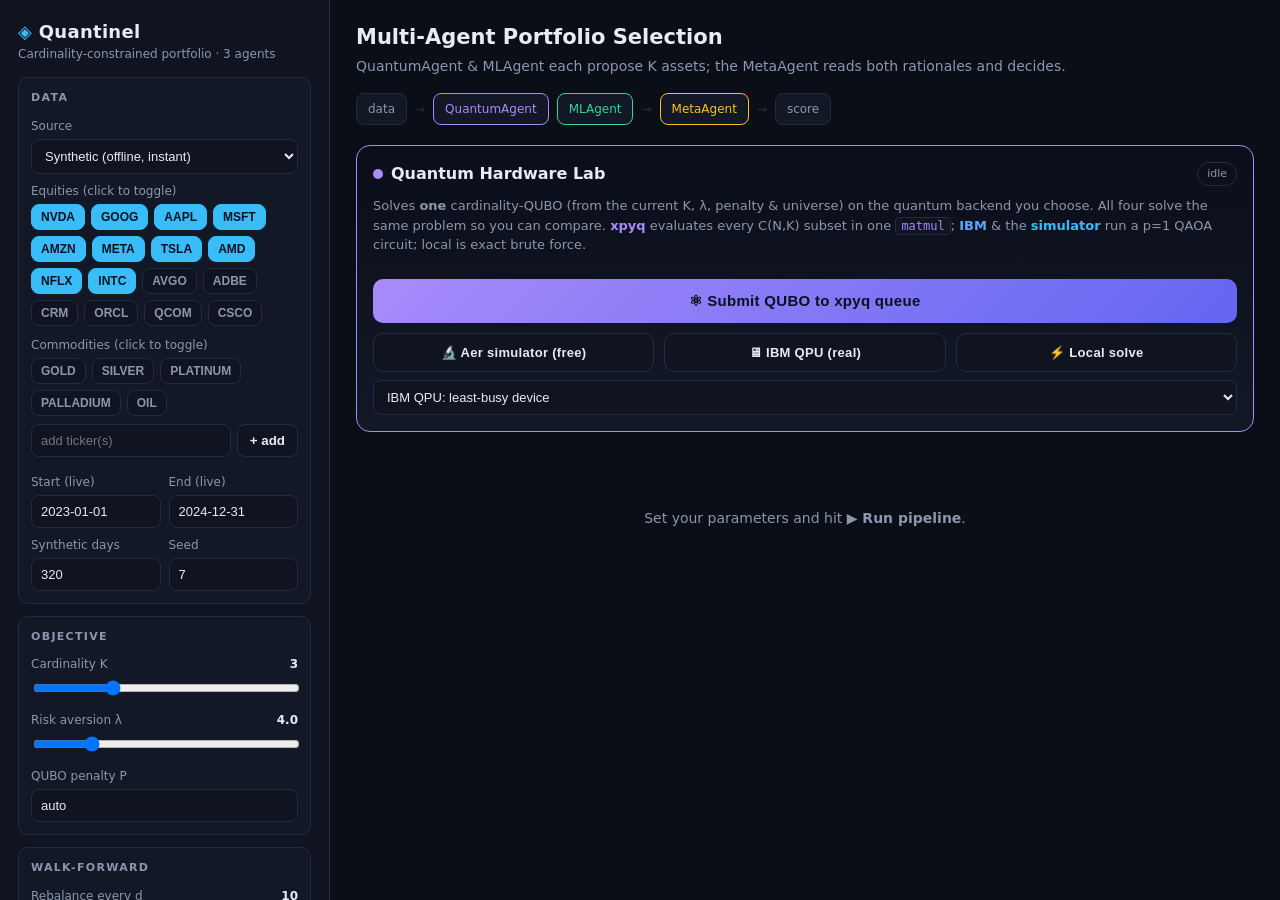
==== frontend/index.html @ f27adb76 "Added new assets and updated documentation." ====
<!doctype html>
<html lang="en">
<head>
<meta charset="utf-8"/>
<meta name="viewport" content="width=device-width, initial-scale=1"/>
<title>Quantinel — Multi-Agent Portfolio Selection</title>
<style>
  :root{
    --bg:#0a0e17; --panel:#121826; --panel2:#0f1420; --line:#222c40;
    --ink:#e6ecf5; --mut:#8b97ad; --quantum:#a78bfa; --ml:#34d399;
    --meta:#fbbf24; --accent:#38bdf8; --bad:#f87171; --good:#34d399;
    --ibm:#60a5fa;
  }
  *{box-sizing:border-box}
  body{margin:0;background:var(--bg);color:var(--ink);
    font:14px/1.5 ui-sans-serif,system-ui,-apple-system,Segoe UI,Roboto,sans-serif}
  a{color:var(--accent)}
  .wrap{display:grid;grid-template-columns:330px 1fr;min-height:100vh}
  /* ---- sidebar ---- */
  .side{background:var(--panel2);border-right:1px solid var(--line);
    padding:18px;position:sticky;top:0;height:100vh;overflow:auto}
  .brand{font-size:18px;font-weight:700;letter-spacing:.3px}
  .brand b{color:var(--accent)}
  .tag{color:var(--mut);font-size:12px;margin-bottom:14px}
  .grp{border:1px solid var(--line);border-radius:10px;padding:12px;margin:12px 0;
    background:var(--panel)}
  .grp h4{margin:0 0 10px;font-size:11px;letter-spacing:.12em;text-transform:uppercase;
    color:var(--mut)}
  label{display:block;font-size:12px;color:var(--mut);margin:8px 0 4px}
  input,select{width:100%;background:var(--panel2);border:1px solid var(--line);
    color:var(--ink);border-radius:8px;padding:8px 9px;font-size:13px}
  input[type=range]{padding:0}
  .row{display:grid;grid-template-columns:1fr 1fr;gap:8px}
  .chk{display:flex;align-items:center;gap:8px;margin:8px 0;color:var(--ink);font-size:13px}
  .chk input{width:auto}
  .val{float:right;color:var(--ink);font-weight:600}
  .run{width:100%;margin-top:14px;padding:13px;border:0;border-radius:10px;
    background:linear-gradient(135deg,var(--accent),#6366f1);color:#06121f;
    font-weight:800;font-size:15px;cursor:pointer;letter-spacing:.3px}
  .run:disabled{opacity:.45;cursor:not-allowed}
  .pills{display:flex;flex-wrap:wrap;gap:6px;margin-top:10px}
  .pill{font-size:11px;padding:3px 8px;border-radius:999px;border:1px solid var(--line);
    color:var(--mut)}
  .pill.on{color:#06121f;background:var(--good);border-color:var(--good);font-weight:700}
  .pill.off{color:var(--mut)}
  /* ticker buttons */
  .tkwrap{display:flex;flex-wrap:wrap;gap:6px;margin-top:4px}
  .tkbtn{padding:5px 9px;border-radius:8px;border:1px solid var(--line);background:var(--panel2);
    color:var(--mut);font-size:12px;font-weight:700;cursor:pointer}
  .tkbtn.on{background:var(--accent);border-color:var(--accent);color:#06121f}
  .addrow{display:grid;grid-template-columns:1fr auto;gap:6px;margin-top:8px}
  .addrow button{border:1px solid var(--line);background:var(--panel2);color:var(--ink);
    border-radius:8px;padding:0 12px;cursor:pointer;font-weight:700}
  /* ---- main ---- */
  .main{padding:22px 26px;max-width:1280px}
  h2{margin:0 0 2px}
  .sub{color:var(--mut);margin-bottom:16px}
  .flow{display:flex;align-items:center;gap:8px;flex-wrap:wrap;margin:8px 0 20px;
    color:var(--mut);font-size:12px}
  .node{padding:6px 11px;border:1px solid var(--line);border-radius:8px;background:var(--panel)}
  .node.q{border-color:var(--quantum);color:var(--quantum)}
  .node.m{border-color:var(--ml);color:var(--ml)}
  .node.x{border-color:var(--meta);color:var(--meta)}
  .arrow{color:var(--line)}
  .cards{display:grid;grid-template-columns:1fr 1fr;gap:16px}
  .card{background:var(--panel);border:1px solid var(--line);border-radius:14px;padding:16px}
  .card.full{grid-column:1/-1}
  .card.lab{border-color:var(--quantum);background:linear-gradient(180deg,#15102a22,var(--panel));
    margin-bottom:16px}
  code{background:var(--panel2);border:1px solid var(--line);border-radius:4px;
    padding:1px 5px;font-size:12px;color:var(--quantum)}
  .chead{display:flex;align-items:center;justify-content:space-between;margin-bottom:10px}
  .ctitle{font-size:16px;font-weight:700;display:flex;align-items:center;gap:8px}
  .dot{width:10px;height:10px;border-radius:50%}
  .q .dot{background:var(--quantum)} .ml .dot{background:var(--ml)} .x .dot{background:var(--meta)}
  .badge{font-size:11px;padding:3px 9px;border-radius:999px;border:1px solid var(--line);
    color:var(--mut)}
  .badge.live{color:#06121f;background:var(--accent);border-color:var(--accent);font-weight:700}
  .chips{display:flex;flex-wrap:wrap;gap:6px;margin:6px 0 12px}
  .chip{padding:4px 10px;border-radius:8px;font-size:13px;font-weight:700;
    background:var(--panel2);border:1px solid var(--line)}
  .q .chip{border-color:var(--quantum);color:var(--quantum)}
  .ml .chip{border-color:var(--ml);color:var(--ml)}
  .x .chip{border-color:var(--meta);color:var(--meta)}
  .gauge{display:flex;align-items:center;gap:10px}
  .ring{width:54px;height:54px;border-radius:50%;display:grid;place-items:center;
    font-weight:800;font-size:13px;flex:none}
  .lbl{font-size:11px;color:var(--mut);text-transform:uppercase;letter-spacing:.1em;
    margin:14px 0 6px}
  .reason{font-size:13px;margin:5px 0;color:var(--ink)}
  .reason b{color:var(--mut);font-weight:600}
  .rej{font-size:12.5px;color:var(--mut);margin:4px 0}
  .rej b{color:var(--bad)}
  .sigs{display:grid;grid-template-columns:1fr 1fr;gap:8px;margin-top:6px}
  .sig{background:var(--panel2);border:1px solid var(--line);border-radius:8px;padding:8px 10px}
  .sig .k{font-size:11px;color:var(--mut)} .sig .v{font-size:15px;font-weight:700}
  .cav{font-size:12px;color:var(--mut);margin:3px 0}
  .stat{display:grid;grid-template-columns:repeat(3,1fr);gap:12px;margin:6px 0 4px}
  .box{background:var(--panel2);border:1px solid var(--line);border-radius:12px;padding:14px;
    text-align:center}
  .box .v{font-size:24px;font-weight:800}
  .box .k{font-size:11px;color:var(--mut);text-transform:uppercase;letter-spacing:.1em}
  table{width:100%;border-collapse:collapse;font-size:12.5px;margin-top:8px}
  th,td{padding:7px 8px;text-align:left;border-bottom:1px solid var(--line)}
  th{color:var(--mut);font-weight:600;font-size:11px;text-transform:uppercase;letter-spacing:.08em}
  td.q{color:var(--quantum)} td.m{color:var(--ml)} td.x{color:var(--meta)}
  .bar{height:9px;border-radius:5px;background:var(--panel2);overflow:hidden}
  .bar>span{display:block;height:100%;transition:width .4s ease}
  .meta-grid{display:grid;grid-template-columns:1fr 1fr;gap:16px}
  .seen{background:var(--panel2);border:1px solid var(--line);border-radius:10px;padding:12px}
  .think{background:linear-gradient(135deg,#1a1305,#121826);border:1px solid var(--meta);
    border-radius:10px;padding:14px}
  .think .r{font-size:14px;line-height:1.6}
  pre{white-space:pre-wrap;word-break:break-word;font-size:11px;color:var(--mut);
    max-height:220px;overflow:auto;margin:6px 0 0}
  .heat{display:grid;gap:2px;margin-top:8px}
  .heat .cell{aspect-ratio:1;border-radius:3px}
  details summary{cursor:pointer;color:var(--mut);font-size:12px;margin-top:8px}
  .empty{color:var(--mut);text-align:center;padding:60px 0}
  .err{background:#2a1116;border:1px solid var(--bad);color:#fecaca;border-radius:10px;
    padding:12px;margin-bottom:14px}
  .spin{display:inline-block;width:14px;height:14px;border:2px solid #ffffff33;
    border-top-color:var(--accent);border-radius:50%;animation:s .7s linear infinite;vertical-align:-2px}
  @keyframes s{to{transform:rotate(360deg)}}
  /* lab action row + counts distribution */
  .labrow{display:flex;gap:10px;flex-wrap:wrap}
  .run.alt{margin-top:0;flex:1;min-width:150px;font-size:13px;padding:11px;
    background:var(--panel2);border:1px solid var(--line);color:var(--ink)}
  .run.alt:hover:not(:disabled){border-color:var(--accent)}
  .cdist{margin-top:8px;display:flex;flex-direction:column;gap:3px}
  .cdist .crow{display:flex;align-items:center;gap:8px;font-size:11px;color:var(--mut)}
  .cdist .cbar{flex:1}
  .mono{font-family:ui-monospace,Menlo,monospace}
  @media(max-width:1000px){.wrap{grid-template-columns:1fr}.side{position:static;height:auto}
    .cards,.meta-grid,.stat{grid-template-columns:1fr}}
</style>
</head>
<body>
<div class="wrap">
  <!-- ============ SIDEBAR ============ -->
  <aside class="side">
    <div class="brand"><b>◈</b> Quantinel</div>
    <div class="tag">Cardinality-constrained portfolio · 3 agents</div>

    <div class="grp">
      <h4>Data</h4>
      <label>Source</label>
      <select id="data_source">
        <option value="synthetic">Synthetic (offline, instant)</option>
        <option value="live">Live (yfinance)</option>
      </select>
      <label style="margin-bottom:2px">Equities <span style="color:var(--mut);font-weight:400">(click to toggle)</span></label>
      <div id="tk_btns" class="tkwrap"></div>
      <label style="margin-top:10px;margin-bottom:2px">Commodities <span style="color:var(--mut);font-weight:400">(click to toggle)</span></label>
      <div id="cm_btns" class="tkwrap"></div>
      <div class="addrow"><input id="tk_add" placeholder="add ticker(s)"/><button id="tk_addbtn">+ add</button></div>
      <div class="row" style="margin-top:8px">
        <div><label>Start (live)</label><input id="start" value="2023-01-01"/></div>
        <div><label>End (live)</label><input id="end" value="2024-12-31"/></div>
      </div>
      <div class="row">
        <div><label>Synthetic days</label><input id="days" type="number" value="320"/></div>
        <div><label>Seed</label><input id="seed" type="number" value="7"/></div>
      </div>
    </div>

    <div class="grp">
      <h4>Objective</h4>
      <label>Cardinality K <span class="val" id="Kv">3</span></label>
      <input id="K" type="range" min="1" max="8" value="3"/>
      <label>Risk aversion λ <span class="val" id="lamv">4.0</span></label>
      <input id="risk_aversion" type="range" min="0" max="20" step="0.5" value="4"/>
      <label>QUBO penalty P</label>
      <input id="penalty" value="auto" placeholder="auto or a number"/>
    </div>

    <div class="grp">
      <h4>Walk-forward</h4>
      <label>Rebalance every <span class="val" id="rebv">10</span> d</label>
      <input id="rebalance_every" type="range" min="1" max="30" value="10"/>
      <label>Lookback <span class="val" id="lbv">120</span> d</label>
      <input id="lookback" type="range" min="20" max="252" value="120"/>
      <label>Holding period <span class="val" id="hpv">5</span> d</label>
      <input id="holding" type="range" min="1" max="20" value="5"/>
    </div>

    <div class="grp">
      <h4>Quantum backend</h4>
      <div class="chk"><input id="use_xpyq" type="checkbox"/><span>Use xpyq in pipeline run</span></div>
      <label>Pipeline poll budget <span class="val" id="ptv">60</span>s</label>
      <input id="poll_timeout" type="range" min="10" max="180" value="60"/>
      <label>Live-queue round length <span class="val" id="qrv">20</span>s</label>
      <input id="queue_round" type="range" min="5" max="120" value="20"/>
      <label>Shots (simulator / IBM) <span class="val" id="shv">1024</span></label>
      <input id="shots" type="range" min="128" max="4096" step="128" value="1024"/>
      <div class="tag" style="margin:6px 0 0">Falls back: xpyq → local brute force.
        The Quantum Hardware Lab (right) lets you watch the queue and choose.</div>
    </div>

    <div class="grp">
      <h4>Meta backend</h4>
      <div class="chk"><input id="use_claude" type="checkbox"/><span>Use Claude (Anthropic)</span></div>
      <div class="chk"><input id="meta_det" type="checkbox"/><span>Force deterministic</span></div>
      <div class="tag" style="margin:6px 0 0">Falls back: Claude → OpenRouter → Sharpe rule</div>
    </div>

    <button class="run" id="run">▶ Run pipeline</button>
    <div class="pills" id="health"></div>
  </aside>

  <!-- ============ MAIN ============ -->
  <main class="main">
    <h2>Multi-Agent Portfolio Selection</h2>
    <div class="sub">QuantumAgent &amp; MLAgent each propose K assets; the MetaAgent reads both rationales and decides.</div>
    <div class="flow">
      <span class="node">data</span><span class="arrow">→</span>
      <span class="node q" id="f_q">QuantumAgent</span>
      <span class="node m" id="f_m">MLAgent</span>
      <span class="arrow">→</span>
      <span class="node x" id="f_x">MetaAgent</span>
      <span class="arrow">→</span><span class="node">score</span>
    </div>

    <!-- ===== Quantum Hardware Lab ===== -->
    <div class="card full lab" id="lab">
      <div class="chead">
        <div class="ctitle"><span class="dot" style="background:var(--quantum)"></span>Quantum Hardware Lab</div>
        <span class="badge" id="lab_badge">idle</span>
      </div>
      <div class="reason" style="color:var(--mut);margin-bottom:10px">
        Solves <b>one</b> cardinality-QUBO (from the current K, λ, penalty &amp; universe)
        on the quantum backend you choose. All four solve the same problem so you can
        compare. <b style="color:var(--quantum)">xpyq</b> evaluates every C(N,K) subset
        in one <code>matmul</code>; <b style="color:var(--ibm)">IBM</b> &amp; the
        <b style="color:var(--accent)">simulator</b> run a p=1 QAOA circuit; local is exact brute force.
      </div>

      <button class="run" id="lab_submit" style="background:linear-gradient(135deg,var(--quantum),#6366f1)">⚛ Submit QUBO to xpyq queue</button>
      <div class="labrow" style="margin-top:10px">
        <button class="run alt" id="lab_sim">🔬 Aer simulator (free)</button>
        <button class="run alt" id="lab_ibm">🖥 IBM QPU (real)</button>
        <button class="run alt" id="lab_local">⚡ Local solve</button>
      </div>
      <select id="ibm_device" style="margin-top:8px"><option value="">IBM QPU: least-busy device</option></select>

      <!-- xpyq queue visual -->
      <div id="lab_live" style="display:none;margin-top:14px">
        <div class="stat" style="grid-template-columns:repeat(4,1fr)">
          <div class="box"><div class="v" id="q_status" style="font-size:16px">—</div><div class="k">status</div></div>
          <div class="box"><div class="v" id="q_pos">—</div><div class="k">queue position</div></div>
          <div class="box"><div class="v" id="q_elapsed">0s</div><div class="k">elapsed</div></div>
          <div class="box"><div class="v" id="q_polls">0</div><div class="k">polls</div></div>
        </div>
        <div class="lbl">queue progress (advance from where you started)</div>
        <div class="bar" style="height:14px"><span id="q_bar" style="width:0%;background:linear-gradient(90deg,var(--quantum),var(--accent))"></span></div>
        <div id="lab_decide" style="display:none;margin-top:14px">
          <div class="reason" id="lab_decide_msg" style="margin-bottom:8px"></div>
          <div class="labrow">
            <button class="run" id="lab_keep" style="flex:1;background:linear-gradient(135deg,var(--quantum),#6366f1)">⏳ Keep waiting (<span id="qr_lbl">20</span>s)</button>
            <button class="run" id="lab_fallback" style="flex:1;background:linear-gradient(135deg,var(--ml),#0ea5e9)">⚡ Use local fallback</button>
          </div>
        </div>
        <div class="reason" id="lab_note" style="color:var(--mut);margin-top:10px"></div>
      </div>

      <!-- IBM job visual -->
      <div id="lab_ibmjob" style="display:none;margin-top:14px"></div>

      <!-- result (any backend) -->
      <div id="lab_result" style="display:none;margin-top:14px"></div>
    </div>

    <div id="out"><div class="empty">Set your parameters and hit <b>▶ Run pipeline</b>.</div></div>
  </main>
</div>

<script>
const $=id=>document.getElementById(id);
const fmt=(x,d=2)=>(x===null||x===undefined||isNaN(x))?"—":Number(x).toFixed(d);
const pct=x=>(x*100).toFixed(1)+"%";
const esc=s=>String(s).replace(/[&<>]/g,c=>({'&':'&amp;','<':'&lt;','>':'&gt;'}[c]));

// ---- slider readouts ----
const bind=(id,out,f=x=>x)=>{const e=$(id);const u=()=>$(out).textContent=f(e.value);e.addEventListener('input',u);u();};
bind('K','Kv');
bind('risk_aversion','lamv',v=>Number(v).toFixed(1));
bind('rebalance_every','rebv');
bind('lookback','lbv');
bind('holding','hpv');
bind('poll_timeout','ptv');
bind('queue_round','qrv');
bind('shots','shv');
$('queue_round').addEventListener('input',()=>$('qr_lbl').textContent=$('queue_round').value);
$('qr_lbl').textContent=$('queue_round').value;

// ---- ticker buttons ----
const EQUITIES=["NVDA","GOOG","AAPL","MSFT","AMZN","META","TSLA","AMD","NFLX","INTC","AVGO","ADBE","CRM","ORCL","QCOM","CSCO"];
const COMMODITIES=["GOLD","SILVER","PLATINUM","PALLADIUM","OIL"];
const UNIVERSE=[...EQUITIES,...COMMODITIES];
const DEFAULT_ON=new Set(EQUITIES.slice(0,10));
function addTickerBtn(t,on,group){
  const wrap=$(group||'tk_btns');
  const existing=[...wrap.children].find(b=>b.dataset.t===t);
  if(existing){if(on) existing.classList.add('on'); return;}
  const b=document.createElement('button');
  b.className='tkbtn'+(on?' on':''); b.dataset.t=t; b.textContent=t;
  b.onclick=()=>b.classList.toggle('on');
  wrap.appendChild(b);
}
EQUITIES.forEach(t=>addTickerBtn(t,DEFAULT_ON.has(t),'tk_btns'));
COMMODITIES.forEach(t=>addTickerBtn(t,false,'cm_btns'));
$('tk_addbtn').onclick=()=>{
  const v=$('tk_add').value.trim().toUpperCase();
  if(v) v.split(/[ ,]+/).filter(Boolean).forEach(t=>{
    const isCom=COMMODITIES.includes(t)||['GC=F','SI=F','PL=F','PA=F','CL=F'].includes(t);
    addTickerBtn(t,true,isCom?'cm_btns':'tk_btns');
  });
  $('tk_add').value='';
};
function selectedTickers(){
  const eq=[...document.querySelectorAll('#tk_btns .tkbtn.on')].map(b=>b.dataset.t);
  const cm=[...document.querySelectorAll('#cm_btns .tkbtn.on')].map(b=>b.dataset.t);
  const all=[...eq,...cm];
  return all.length?all.join(','):EQUITIES.slice(0,10).join(',');
}

// ---- collect params ----
function collectParams(){
  return {
    data_source:$('data_source').value, tickers:selectedTickers(),
    start:$('start').value, end:$('end').value,
    days:+$('days').value, seed:+$('seed').value, K:+$('K').value,
    risk_aversion:+$('risk_aversion').value, penalty:$('penalty').value,
    rebalance_every:+$('rebalance_every').value, lookback:+$('lookback').value,
    holding:+$('holding').value, use_xpyq:$('use_xpyq').checked,
    poll_timeout:+$('poll_timeout').value, use_claude:$('use_claude').checked,
    meta_mode:$('meta_det').checked?'deterministic':'auto',
    shots:+$('shots').value, ibm_backend:$('ibm_device').value||null,
  };
}

// ---- health ----
let HEALTH={};
async function health(){
  try{
    const h=await (await fetch('/api/health')).json();
    HEALTH=h;
    const p=[];
    p.push(`<span class="pill ${h.xpyq_credits!=null?'on':(h.xpyq_key_present?'':'off')}">xpyq ${h.xpyq_credits!=null?h.xpyq_credits+' cr':(h.xpyq_key_present?'key set':'no key')}</span>`);
    p.push(`<span class="pill ${h.ibm_token_present?'on':'off'}">IBM ${h.ibm_token_present?'BYOK':'off'}</span>`);
    p.push(`<span class="pill ${h.anthropic_key_present?'on':'off'}">Claude ${h.anthropic_key_present?'ready':'off'}</span>`);
    p.push(`<span class="pill ${h.openrouter_key_present?'on':'off'}">OpenRouter ${h.openrouter_key_present?'ready':'off'}</span>`);
    $('health').innerHTML=p.join('');
    $('lab_ibm').disabled=!h.ibm_token_present;
  }catch(e){$('health').innerHTML='<span class="pill off">health unavailable</span>';}
}
health();

// ===================== dashboard render (/api/run) ===========================
function gauge(v,color){
  const deg=Math.max(0,Math.min(1,v))*360;
  return `<div class="ring" style="background:conic-gradient(${color} ${deg}deg,#1d2536 0)">
    <div style="width:40px;height:40px;border-radius:50%;background:var(--panel);display:grid;place-items:center">${(v*100).toFixed(0)}</div></div>`;
}

function agentCard(cls,name,p,extra){
  const chips=p.selected.map(t=>`<span class="chip">${esc(t)}</span>`).join('');
  const per=Object.entries(p.rationale.per_ticker).map(([t,r])=>`<div class="reason"><b>${esc(t)}</b> — ${esc(r)}</div>`).join('')||'<div class="cav">—</div>';
  const rej=p.rationale.rejected.map(r=>`<div class="rej"><b>${esc(r[0])}</b> · ${esc(r[1])}</div>`).join('')||'<div class="cav">—</div>';
  const sigs=Object.entries(p.rationale.key_signals).map(([k,v])=>`<div class="sig"><div class="k">${esc(k)}</div><div class="v">${fmt(v,4)}</div></div>`).join('');
  const cav=p.rationale.caveats.map(c=>`<div class="cav">⚠ ${esc(c)}</div>`).join('');
  const col=getComputedStyle(document.body).getPropertyValue(cls==='q'?'--quantum':'--ml');
  return `<div class="card ${cls}">
    <div class="chead"><div class="ctitle"><span class="dot"></span>${name}</div>
      <span class="badge live">${esc(p.backend||'—')}</span></div>
    <div class="gauge">${gauge(p.confidence,col)}<div><div class="lbl" style="margin:0">confidence</div>
      <div style="font-size:13px;color:var(--mut)">${esc(p.rationale.summary)}</div></div></div>
    <div class="lbl">selected basket</div><div class="chips">${chips}</div>
    <div class="lbl">per-ticker reasoning</div>${per}
    <div class="lbl">rejected runners-up</div>${rej}
    <div class="lbl">key signals</div><div class="sigs">${sigs}</div>
    <div class="lbl">caveats</div>${cav}
    ${extra||''}</div>`;
}

function heat(Q){
  if(!Q) return '';
  const flat=Q.flat(); const mx=Math.max(...flat.map(Math.abs))||1; const n=Q.length;
  const cells=Q.map(row=>row.map(v=>{
    const t=v/mx; const c=t>=0?`rgba(167,139,250,${Math.abs(t)})`:`rgba(248,113,113,${Math.abs(t)})`;
    return `<div class="cell" style="background:${c}" title="${fmt(v,3)}"></div>`;
  }).join('')).join('');
  return `<details open><summary>QUBO matrix Q (${n}×${n}) — violet +, red −</summary>
    <div class="heat" style="grid-template-columns:repeat(${n},1fr);max-width:${n*26}px">${cells}</div></details>`;
}

function mlFeatures(features,selected){
  if(!features||!Object.keys(features).length) return '';
  const rows=Object.entries(features).map(([t,f])=>{
    const sel=selected.includes(t);
    return `<tr style="${sel?'color:var(--ml);font-weight:700':''}"><td>${esc(t)}${sel?' ✓':''}</td>
      <td style="text-align:right">${pct(f.momentum_20)}</td><td style="text-align:right">${pct(f.vol_20)}</td>
      <td style="text-align:right">${fmt(f.beta_to_equal_weight,2)}</td><td style="text-align:right">${pct(f.max_drawdown_60)}</td>
      <td style="text-align:right">${fmt(f.pred_sharpe,2)}</td></tr>`;
  }).join('');
  return `<details><summary>ML feature table (per ticker)</summary>
    <table><thead><tr><th>ticker</th><th>mom20</th><th>vol20</th><th>beta</th><th>maxDD60</th><th>predSharpe</th></tr></thead>
    <tbody>${rows}</tbody></table></details>`;
}

function metaPanel(m){
  const seen=Object.entries(m.inputs_seen.proposals).map(([k,v])=>
    `<div class="reason"><b>${esc(k)}</b> → ${v.selected.map(esc).join(', ')} <span style="color:var(--mut)">(conf ${fmt(v.confidence)})</span></div>`).join('');
  const ctx=m.inputs_seen.context;
  const bw=m.blend_weights?`<div class="lbl">blend weights</div>`+Object.entries(m.blend_weights).map(([k,v])=>`<div class="reason"><b>${esc(k)}</b> ${pct(v)}</div>`).join(''):'';
  return `<div class="card full x">
    <div class="chead"><div class="ctitle"><span class="dot"></span>MetaAgent</div>
      <span class="badge ${m.fell_back?'':'live'}">${esc(m.backend)}${m.fell_back?' · fell back':''}</span></div>
    <div class="meta-grid">
      <div class="seen"><div class="lbl" style="margin-top:0">what it sees</div>${seen}
        <div class="reason" style="margin-top:8px"><b>regime</b> ${esc(ctx.vol_regime)} · <b>20d univ. return</b> ${pct(ctx.recent_universe_return)}</div>
        <div class="lbl">decision</div>
        <div class="reason">picks <b style="color:var(--meta)">${esc(m.method)}</b> → ${m.selected.map(esc).join(', ')}</div>${bw}
      </div>
      <div class="think"><div class="lbl" style="margin-top:0;color:var(--meta)">what it thinks</div>
        <div class="r">${esc(m.reasoning||'(no reasoning returned)')}</div>
        <details><summary>raw audit trail (inputs_seen)</summary><pre>${esc(JSON.stringify(m.inputs_seen,null,2))}</pre></details>
      </div>
    </div></div>`;
}

function perfPanel(r,hist,sum){
  const meta=r.meta;
  const boxes=`<div class="stat">
    <div class="box"><div class="v" style="color:var(--meta)">${pct(meta.return)}</div><div class="k">realized return</div></div>
    <div class="box"><div class="v">${pct(meta.vol)}</div><div class="k">volatility (ann.)</div></div>
    <div class="box"><div class="v" style="color:${meta.sharpe>=0?'var(--good)':'var(--bad)'}">${fmt(meta.sharpe)}</div><div class="k">sharpe (ann.)</div></div>
  </div>`;
  const mx=Math.max(1,...hist.map(h=>Math.abs(h.sharpe_meta)));
  const rows=hist.map(h=>{
    const w=Math.abs(h.sharpe_meta)/mx*100; const col=h.sharpe_meta>=0?'var(--good)':'var(--bad)';
    return `<tr><td>${h.date}</td><td class="q">${h.quantum.join(',')}</td>
      <td class="m">${h.ml.join(',')}</td><td class="x">${h.meta_method}</td>
      <td>${h.fell_back?'yes':'no'}</td>
      <td style="min-width:120px"><div class="bar"><span style="width:${w}%;background:${col}"></span></div></td>
      <td style="text-align:right;color:${col}">${fmt(h.sharpe_meta)}</td></tr>`;
  }).join('');
  const shares=Object.entries(sum.shares).map(([k,v])=>`<b>${esc(k)}</b> ${v.toFixed(0)}%`).join(' · ');
  return `<div class="card full">
    <div class="ctitle" style="margin-bottom:8px">Realized performance — MetaAgent choice</div>${boxes}
    <table><thead><tr><th>rebalance</th><th>quantum</th><th>ml</th><th>meta</th><th>fell back</th><th>realized sharpe</th><th></th></tr></thead>
      <tbody>${rows}</tbody></table>
    <div class="reason" style="margin-top:10px">Driven by → ${shares} &nbsp;·&nbsp; cumulative mean Sharpe <b style="color:var(--meta)">${fmt(sum.cumulative_sharpe)}</b></div>
  </div>`;
}

function universePanel(u){
  const mx=Math.max(...u.map(a=>Math.abs(a.exp_return)))||1;
  const rows=u.map(a=>{
    const w=Math.abs(a.exp_return)/mx*100; const col=a.exp_return>=0?'var(--ml)':'var(--bad)';
    const tags=[
      a.in_quantum?'<span class="badge" style="border-color:var(--quantum);color:var(--quantum)">Q</span>':'',
      a.in_ml?'<span class="badge" style="border-color:var(--ml);color:var(--ml)">ML</span>':'',
      a.in_meta?'<span class="badge" style="border-color:var(--meta);color:var(--meta)">META</span>':'',
    ].join(' ');
    const cls=a.asset_class||'equity';
    const clsBadge=cls==='commodity'
      ?'<span class="badge" style="border-color:#fbbf24;color:#fbbf24">CMD</span>'
      :'<span class="badge" style="border-color:var(--mut);color:var(--mut)">EQ</span>';
    return `<tr><td><b>${esc(a.ticker)}</b> ${clsBadge}</td>
      <td style="min-width:140px"><div class="bar"><span style="width:${w}%;background:${col}"></span></div></td>
      <td style="text-align:right">${pct(a.exp_return)}</td>
      <td style="text-align:right;color:var(--mut)">${pct(a.vol)}</td><td>${tags}</td></tr>`;
  }).join('');
  return `<div class="card full">
    <div class="ctitle" style="margin-bottom:6px">Universe snapshot (final rebalance)</div>
    <table><thead><tr><th>ticker</th><th>expected return (ann.)</th><th></th><th style="text-align:right">vol</th><th>selected by</th></tr></thead>
      <tbody>${rows}</tbody></table></div>`;
}

function render(d){
  const out=$('out');
  const qExtra=`<div class="lbl">QUBO penalty P</div><div class="reason">${fmt(d.proposals.quantum.penalty,4)}</div>`+heat(d.qubo);
  const mlExtra=mlFeatures(d.proposals.ml.features,d.proposals.ml.selected);
  out.innerHTML=
    `<div class="reason" style="margin-bottom:14px;color:var(--mut)">
       ${d.data.source} data &middot; ${d.data.rows} rows &middot; ${d.data.n_assets} assets
       ${d.data.n_equities!=null?`(${d.data.n_equities} eq &middot; ${d.data.n_commodities} cmd)`:''} &middot;
       ${d.data.rebalances} rebalances &middot; as of <b>${d.data.as_of}</b></div>
     <div class="cards">
       ${agentCard('q','QuantumAgent',d.proposals.quantum,qExtra)}
       ${agentCard('ml','MLAgent',d.proposals.ml,mlExtra)}
     </div>
     <div style="height:16px"></div>${metaPanel(d.meta)}
     <div style="height:16px"></div>${perfPanel(d.realized,d.history,d.summary)}
     <div style="height:16px"></div>${universePanel(d.universe)}`;
}

$('run').addEventListener('click',async()=>{
  const btn=$('run'); btn.disabled=true; const old=btn.innerHTML;
  btn.innerHTML='<span class="spin"></span> running…';
  const t0=performance.now();
  try{
    const res=await fetch('/api/run',{method:'POST',headers:{'Content-Type':'application/json'},body:JSON.stringify(collectParams())});
    const d=await res.json();
    if(!res.ok||d.error){throw new Error(d.error||('HTTP '+res.status));}
    render(d);
    $('out').insertAdjacentHTML('afterbegin',`<div class="reason" style="color:var(--mut)">completed in ${(performance.now()-t0).toFixed(0)} ms</div>`);
  }catch(e){
    $('out').innerHTML=`<div class="err">Run failed: ${esc(e.message)}</div>`+$('out').innerHTML;
  }finally{ btn.disabled=false; btn.innerHTML=old; }
});

// ===================== shared quantum result renderer =========================
function countsDist(top){
  if(!top||!top.length) return '';
  const mx=Math.max(...top.map(c=>c.n))||1;
  const rows=top.map(c=>`<div class="crow"><span class="mono">${esc(c.bits)}</span>
    <span class="cbar"><span class="bar"><span style="width:${(c.n/mx*100).toFixed(0)}%;background:var(--quantum)"></span></span></span>
    <span>${c.n}</span></div>`).join('');
  return `<div class="lbl">measurement distribution (top bitstrings)</div><div class="cdist">${rows}</div>`;
}

function quantumResult(source,res,color){
  const chips=res.selected.map(t=>`<span class="chip">${esc(t)}</span>`).join('');
  const ru=res.runner_up?`<div class="rej">runner-up: ${res.runner_up.map(esc).join(', ')}${res.energy_gap!=null?` · ΔE=${fmt(res.energy_gap,4)}`:''}</div>`:'';
  const meta=[
    ['backend',res.backend],['shots',res.shots],['outcomes',res.n_outcomes],
    ['penalty',res.penalty!=null?fmt(res.penalty,3):null],['credits',res.credits],
    ['boards',res.boards],['duration',res.duration!=null?res.duration+'ms':null],
  ];
  const sigs=meta.filter(x=>x[1]!=null&&x[1]!=='').map(x=>`<div class="sig"><div class="k">${esc(x[0])}</div><div class="v" style="font-size:13px">${esc(x[1])}</div></div>`).join('');
  $('lab_result').innerHTML=`
    <div class="lbl" style="margin-top:0">solved on <b style="color:${color}">${esc(source)}</b></div>
    <div class="chips">${chips}</div>
    <div class="reason">ground-state energy x'Qx = <b>${fmt(res.energy,4)}</b></div>${ru}
    <div class="sigs" style="margin-top:8px">${sigs}</div>${countsDist(res.top_counts)}`;
  $('lab_result').style.display='';
}

function labErr(msg){ $('lab_result').innerHTML=`<div class="err">${esc(msg)}</div>`; $('lab_result').style.display=''; }
function setAlt(disabled){ ['lab_submit','lab_sim','lab_local'].forEach(id=>$(id).disabled=disabled); $('lab_ibm').disabled=disabled||!HEALTH.ibm_token_present; }

// ===================== xpyq queue lifecycle ==================================
const LAB={runId:null,tickers:[],startTs:0,polls:0,startPos:null,pollTimer:null,roundTimer:null,elapsedTimer:null,done:false};
function labSet(id,v){$(id).textContent=v;}
function labBadge(t,live){const b=$('lab_badge');b.textContent=t;b.className='badge'+(live?' live':'');}
function labShow(id,on){$(id).style.display=on?'':'none';}
function labStopTimers(){clearInterval(LAB.pollTimer);clearTimeout(LAB.roundTimer);LAB.pollTimer=LAB.roundTimer=null;}
function labStopAll(){labStopTimers();clearInterval(LAB.elapsedTimer);LAB.elapsedTimer=null;}
function labElapsed(){return Math.round((performance.now()-LAB.startTs)/1000);}
function labTickElapsed(){labSet('q_elapsed',labElapsed()+'s');}
function labProgress(pos,status){
  if(status==='completed'){$('q_bar').style.width='100%';return;}
  if(status==='running'||pos===0){$('q_bar').style.width='92%';return;}
  if(pos==null||LAB.startPos==null||LAB.startPos<=0){$('q_bar').style.width='8%';return;}
  const adv=Math.max(0,LAB.startPos-pos);
  $('q_bar').style.width=Math.min(95,8+adv/LAB.startPos*87).toFixed(0)+'%';
}

async function labSubmit(){
  labStopAll();
  Object.assign(LAB,{runId:null,polls:0,startPos:null,done:false,startTs:performance.now()});
  setAlt(true); labShow('lab_result',false); labShow('lab_decide',false); labBadge('submitting…');
  try{
    const r=await fetch('/api/xpyq/submit',{method:'POST',headers:{'Content-Type':'application/json'},body:JSON.stringify(collectParams())});
    const d=await r.json();
    if(!r.ok||d.error||!d.run_id) throw new Error(d.error||'submit failed (no run_id)');
    LAB.runId=d.run_id; LAB.tickers=d.tickers; LAB.startPos=d.queue_position;
    labShow('lab_live',true);
    labSet('q_status',d.status||'queued');
    labSet('q_pos',d.queue_position??'—'); labSet('q_polls','0'); labSet('q_elapsed','0s');
    labBadge('on xpyq',true);
    $('lab_note').textContent='Submitted to xpyq · run '+d.run_id.slice(0,8)+'… · N='+d.N+', K='+d.K;
    LAB.elapsedTimer=setInterval(labTickElapsed,1000); labStartRound();
  }catch(e){ labBadge('error'); setAlt(false); $('lab_note').innerHTML='<span style="color:var(--bad)">'+esc(e.message)+'</span>'; labShow('lab_live',true); }
}

function labStartRound(){
  labShow('lab_decide',false);
  LAB.pollTimer=setInterval(labPollOnce,2000); labPollOnce();
  LAB.roundTimer=setTimeout(labEndRound,(+$('queue_round').value)*1000);
}

function labEndRound(){
  clearInterval(LAB.pollTimer); LAB.pollTimer=null; if(LAB.done) return;
  $('lab_decide_msg').innerHTML='Still on xpyq — status <b>'+esc($('q_status').textContent)+'</b>, queue position <b>'+esc($('q_pos').textContent)+'</b> after '+labElapsed()+'s. Keep waiting, or use the instant local solver?';
  $('qr_lbl').textContent=$('queue_round').value; labShow('lab_decide',true);
}

async function labPollOnce(){
  if(!LAB.runId||LAB.done) return;
  LAB.polls++; labSet('q_polls',LAB.polls);
  try{
    const r=await fetch('/api/xpyq/status',{method:'POST',headers:{'Content-Type':'application/json'},body:JSON.stringify({run_id:LAB.runId,tickers:LAB.tickers})});
    const d=await r.json(); if(d.error) throw new Error(d.error);
    labSet('q_status',d.status||'—');
    labSet('q_pos',d.queue_position??(d.status==='running'?'running':'—'));
    labProgress(d.queue_position,d.status);
    if(['completed','failed','timed_out','cancelled'].includes(d.status)) labFinish(d);
  }catch(e){ $('lab_note').innerHTML='<span style="color:var(--bad)">poll error: '+esc(e.message)+'</span>'; }
}

function labFinish(d){
  LAB.done=true; labStopAll(); labShow('lab_decide',false); setAlt(false); labTickElapsed();
  if(d.status==='completed'&&d.result){
    labProgress(null,'completed'); labBadge('xpyq completed ✓',true);
    quantumResult('xpyq compute',{...d.result,backend:'xpyq hardware',credits:d.credits_charged,
      boards:d.boards_used?Object.keys(d.boards_used).join(','):null,duration:d.duration_ms},'var(--quantum)');
  }else{ labBadge(d.status); labErr('xpyq run '+d.status+(d.stdout?': '+d.stdout:' — try another backend.')); }
}

async function labKeepWaiting(){ if(!LAB.done) labStartRound(); }
async function labFallback(){
  labStopAll(); LAB.done=true; labShow('lab_decide',false); labBadge('local fallback');
  if(LAB.runId) fetch('/api/xpyq/cancel',{method:'POST',headers:{'Content-Type':'application/json'},body:JSON.stringify({run_id:LAB.runId})});
  $('lab_note').textContent='Cancelled the xpyq run; solving locally…'; await solveLocal(); setAlt(false);
}

// ===================== standalone backends: simulator / local / IBM ==========
async function solveLocal(){
  try{
    const r=await fetch('/api/qubo/local',{method:'POST',headers:{'Content-Type':'application/json'},body:JSON.stringify(collectParams())});
    const d=await r.json(); if(!r.ok||d.error) throw new Error(d.error||'local solve failed');
    quantumResult('local brute force',d,'var(--ml)');
  }catch(e){ labErr(e.message); }
}

async function labLocal(){ setAlt(true); labBadge('local solve'); await solveLocal(); setAlt(false); }

async function labSim(){
  setAlt(true); labBadge('simulator…'); labShow('lab_result',true);
  $('lab_result').innerHTML='<div class="reason"><span class="spin"></span> running QAOA circuit on the Aer simulator…</div>';
  try{
    const r=await fetch('/api/quantum/simulate',{method:'POST',headers:{'Content-Type':'application/json'},body:JSON.stringify(collectParams())});
    const d=await r.json(); if(!r.ok||d.error) throw new Error(d.error||'simulate failed');
    labBadge('simulator ✓',true); quantumResult('Aer simulator (QAOA p=1)',d,'var(--accent)');
  }catch(e){ labBadge('error'); labErr(e.message); } finally{ setAlt(false); }
}

const IBMJOB={jobId:null,backend:null,params:null,timer:null,startTs:0,polls:0,done:false};
async function loadIbmDevices(){
  try{
    const r=await fetch('/api/quantum/ibm/devices',{method:'POST',headers:{'Content-Type':'application/json'},body:'{}'});
    const d=await r.json(); if(d.error||!d.devices) return;
    const sel=$('ibm_device'); const cur=sel.value;
    sel.innerHTML='<option value="">IBM QPU: least-busy device</option>'+
      d.devices.map(x=>`<option value="${esc(x.name)}">${esc(x.name)} · ${x.num_qubits}q · ${x.pending_jobs} queued</option>`).join('');
    sel.value=cur;
  }catch(e){}
}

function ibmRender(status,extra){
  const el=$('lab_ibmjob'); el.style.display='';
  const spin=IBMJOB.done?'':'<span class="spin"></span> ';
  el.innerHTML=`<div class="lbl" style="margin-top:0">IBM QPU job</div>
    <div class="stat" style="grid-template-columns:repeat(3,1fr)">
      <div class="box"><div class="v" style="font-size:15px">${spin}${esc(status)}</div><div class="k">status</div></div>
      <div class="box"><div class="v" style="font-size:14px">${esc(IBMJOB.backend||'—')}</div><div class="k">backend</div></div>
      <div class="box"><div class="v">${Math.round((performance.now()-IBMJOB.startTs)/1000)}s</div><div class="k">elapsed · ${IBMJOB.polls} polls</div></div>
    </div>
    <div class="reason" style="color:var(--mut)">job ${esc((IBMJOB.jobId||'').slice(0,12))}… ${extra||''}</div>
    ${IBMJOB.done?'':'<button class="run alt" id="ibm_stop" style="margin-top:8px">■ Stop polling (use local instead)</button>'}`;
  if(!IBMJOB.done) $('ibm_stop').onclick=ibmStop;
}

function ibmStopTimers(){ clearInterval(IBMJOB.timer); IBMJOB.timer=null; }

async function labIbm(){
  if(!HEALTH.ibm_token_present){ labErr('No IBM token configured on the server.'); return; }
  setAlt(true); labBadge('IBM: submitting…',true); await loadIbmDevices();
  Object.assign(IBMJOB,{jobId:null,params:collectParams(),polls:0,done:false,startTs:performance.now()});
  $('lab_ibmjob').style.display=''; $('lab_ibmjob').innerHTML='<div class="reason"><span class="spin"></span> submitting QAOA circuit to a real IBM QPU…</div>';
  try{
    const r=await fetch('/api/quantum/ibm/submit',{method:'POST',headers:{'Content-Type':'application/json'},body:JSON.stringify(IBMJOB.params)});
    const d=await r.json(); if(!r.ok||d.error||!d.job_id) throw new Error(d.error||'IBM submit failed');
    IBMJOB.jobId=d.job_id; IBMJOB.backend=d.backend; labBadge('on IBM QPU',true);
    ibmRender('QUEUED','(real hardware — this can take minutes)');
    IBMJOB.timer=setInterval(ibmPoll,5000); ibmPoll();
  }catch(e){ labBadge('error'); setAlt(false); $('lab_ibmjob').innerHTML='<div class="err">'+esc(e.message)+'</div>'; }
}

async function ibmPoll(){
  if(!IBMJOB.jobId||IBMJOB.done) return;
  IBMJOB.polls++;
  try{
    const r=await fetch('/api/quantum/ibm/status',{method:'POST',headers:{'Content-Type':'application/json'},body:JSON.stringify({...IBMJOB.params,job_id:IBMJOB.jobId})});
    const d=await r.json(); if(d.error) throw new Error(d.error);
    if(['DONE','ERROR','CANCELLED','FAILED'].includes(d.status)){
      IBMJOB.done=true; ibmStopTimers(); setAlt(false); ibmRender(d.status);
      if(d.status==='DONE'&&d.result){ labBadge('IBM done ✓',true);
        quantumResult('IBM QPU · '+(d.backend||''),{...d.result,backend:d.backend,n_outcomes:d.n_outcomes,top_counts:d.top_counts},'var(--ibm)'); }
      else labErr('IBM job '+d.status+' (no counts returned).');
    } else { ibmRender(d.status||'QUEUED'); }
  }catch(e){ ibmRender('poll error','<span style="color:var(--bad)">'+esc(e.message)+'</span>'); }
}

function ibmStop(){ IBMJOB.done=true; ibmStopTimers(); setAlt(false); labBadge('IBM polling stopped'); ibmRender('stopped'); labLocal(); }

$('lab_submit').addEventListener('click',labSubmit);
$('lab_keep').addEventListener('click',labKeepWaiting);
$('lab_fallback').addEventListener('click',labFallback);
$('lab_sim').addEventListener('click',labSim);
$('lab_local').addEventListener('click',labLocal);
$('lab_ibm').addEventListener('click',labIbm);
loadIbmDevices();
</script>
</body>
</html>
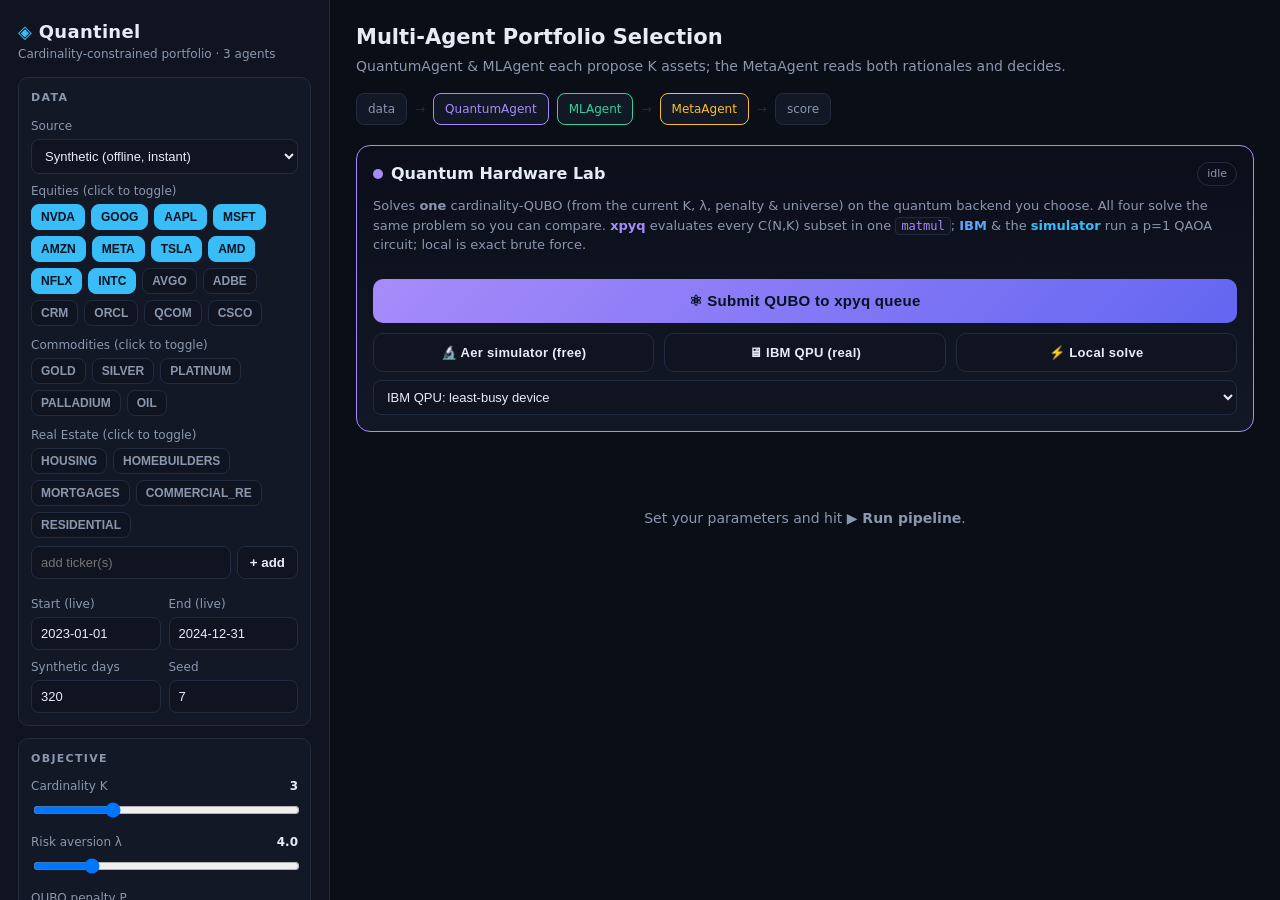
==== commit a618e4aa: "Added new assets and updated documentation." ====
--- a/frontend/index.html
+++ b/frontend/index.html
@@ -153,6 +153,8 @@
       <div id="tk_btns" class="tkwrap"></div>
       <label style="margin-top:10px;margin-bottom:2px">Commodities <span style="color:var(--mut);font-weight:400">(click to toggle)</span></label>
       <div id="cm_btns" class="tkwrap"></div>
+      <label style="margin-top:10px;margin-bottom:2px">Real Estate <span style="color:var(--mut);font-weight:400">(click to toggle)</span></label>
+      <div id="re_btns" class="tkwrap"></div>
       <div class="addrow"><input id="tk_add" placeholder="add ticker(s)"/><button id="tk_addbtn">+ add</button></div>
       <div class="row" style="margin-top:8px">
         <div><label>Start (live)</label><input id="start" value="2023-01-01"/></div>
@@ -296,7 +298,8 @@
 // ---- ticker buttons ----
 const EQUITIES=["NVDA","GOOG","AAPL","MSFT","AMZN","META","TSLA","AMD","NFLX","INTC","AVGO","ADBE","CRM","ORCL","QCOM","CSCO"];
 const COMMODITIES=["GOLD","SILVER","PLATINUM","PALLADIUM","OIL"];
-const UNIVERSE=[...EQUITIES,...COMMODITIES];
+const HOUSING=["HOUSING","HOMEBUILDERS","MORTGAGES","COMMERCIAL_RE","RESIDENTIAL"];
+const UNIVERSE=[...EQUITIES,...COMMODITIES,...HOUSING];
 const DEFAULT_ON=new Set(EQUITIES.slice(0,10));
 function addTickerBtn(t,on,group){
   const wrap=$(group||'tk_btns');
@@ -309,18 +312,21 @@
 }
 EQUITIES.forEach(t=>addTickerBtn(t,DEFAULT_ON.has(t),'tk_btns'));
 COMMODITIES.forEach(t=>addTickerBtn(t,false,'cm_btns'));
+HOUSING.forEach(t=>addTickerBtn(t,false,'re_btns'));
 $('tk_addbtn').onclick=()=>{
   const v=$('tk_add').value.trim().toUpperCase();
   if(v) v.split(/[ ,]+/).filter(Boolean).forEach(t=>{
     const isCom=COMMODITIES.includes(t)||['GC=F','SI=F','PL=F','PA=F','CL=F'].includes(t);
-    addTickerBtn(t,true,isCom?'cm_btns':'tk_btns');
+    const isRe=HOUSING.includes(t)||['VNQ','ITB','REM','IYR','REZ'].includes(t);
+    addTickerBtn(t,true,isCom?'cm_btns':isRe?'re_btns':'tk_btns');
   });
   $('tk_add').value='';
 };
 function selectedTickers(){
   const eq=[...document.querySelectorAll('#tk_btns .tkbtn.on')].map(b=>b.dataset.t);
   const cm=[...document.querySelectorAll('#cm_btns .tkbtn.on')].map(b=>b.dataset.t);
-  const all=[...eq,...cm];
+  const re=[...document.querySelectorAll('#re_btns .tkbtn.on')].map(b=>b.dataset.t);
+  const all=[...eq,...cm,...re];
   return all.length?all.join(','):EQUITIES.slice(0,10).join(',');
 }
 
@@ -466,6 +472,8 @@
     const cls=a.asset_class||'equity';
     const clsBadge=cls==='commodity'
       ?'<span class="badge" style="border-color:#fbbf24;color:#fbbf24">CMD</span>'
+      :cls==='real_estate'
+      ?'<span class="badge" style="border-color:#34d399;color:#34d399">RE</span>'
       :'<span class="badge" style="border-color:var(--mut);color:var(--mut)">EQ</span>';
     return `<tr><td><b>${esc(a.ticker)}</b> ${clsBadge}</td>
       <td style="min-width:140px"><div class="bar"><span style="width:${w}%;background:${col}"></span></div></td>
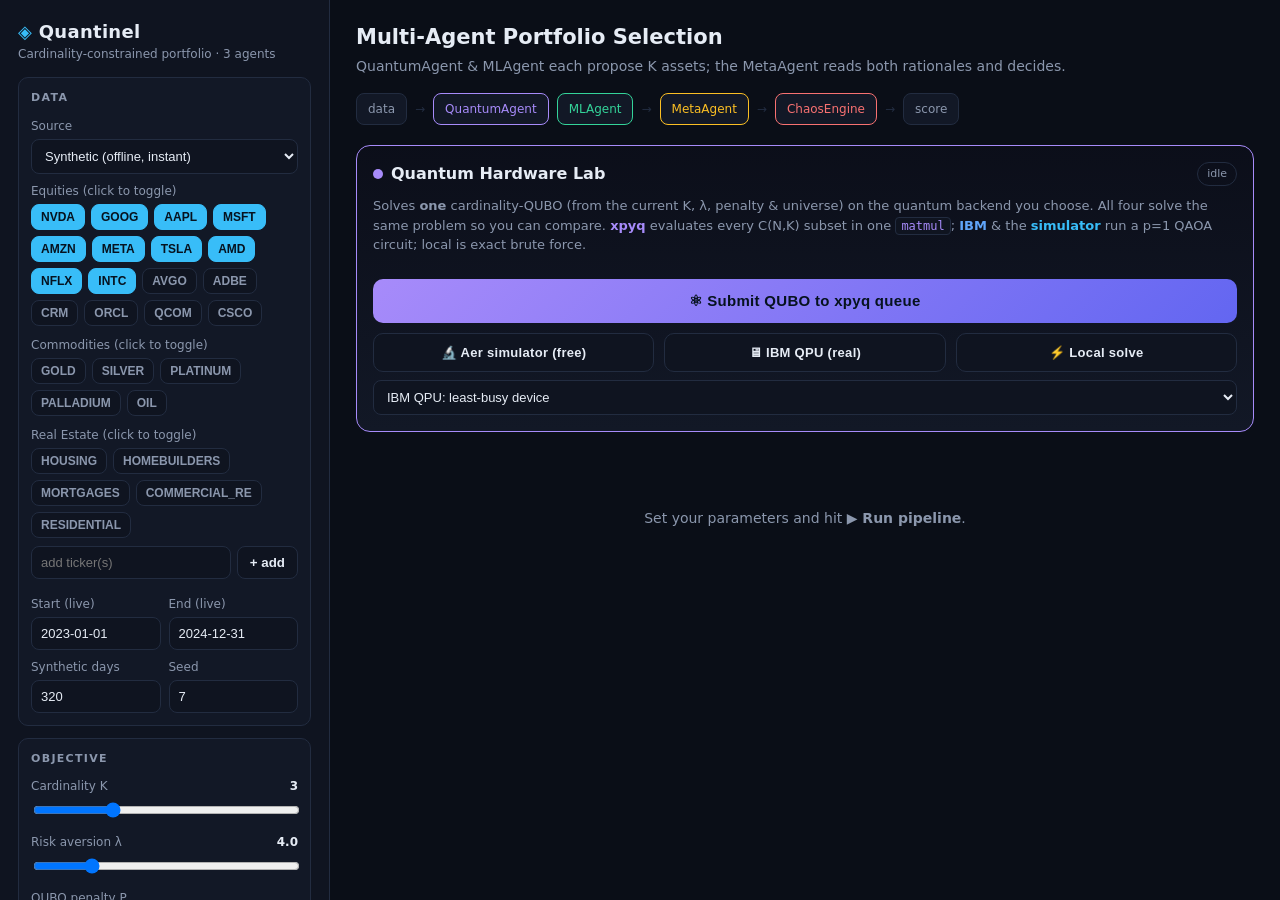
==== commit d1c01c4f: "Chaos Engine assessments now visible on frontend" ====
--- a/frontend/index.html
+++ b/frontend/index.html
@@ -131,6 +131,18 @@
   .cdist .crow{display:flex;align-items:center;gap:8px;font-size:11px;color:var(--mut)}
   .cdist .cbar{flex:1}
   .mono{font-family:ui-monospace,Menlo,monospace}
+  /* ---- chaos engine ---- */
+  .card.chaos{border-color:#f87171;background:linear-gradient(180deg,#1a060622,var(--panel));margin-bottom:16px}
+  .chaos-bar-wrap{height:20px;border-radius:10px;background:var(--panel2);overflow:hidden;margin:8px 0 4px;position:relative}
+  .chaos-bar-fill{height:100%;border-radius:10px;transition:width .5s ease}
+  .chaos-bar-wrap .chaos-marker{position:absolute;top:0;bottom:0;width:2px;background:#ffffff44}
+  .adj-grid{display:grid;grid-template-columns:repeat(auto-fill,minmax(130px,1fr));gap:6px;margin-top:6px}
+  .adj-box{background:var(--panel2);border:1px solid var(--line);border-radius:8px;padding:8px 10px;text-align:center}
+  .adj-box .ak{font-size:11px;color:var(--mut);margin-bottom:2px}
+  .adj-box .av{font-size:16px;font-weight:800}
+  .adj-box.adj-short{border-color:var(--bad)}
+  .adj-box.adj-reduce{border-color:var(--meta)}
+  .adj-box.adj-hold{border-color:var(--good)}
   @media(max-width:1000px){.wrap{grid-template-columns:1fr}.side{position:static;height:auto}
     .cards,.meta-grid,.stat{grid-template-columns:1fr}}
 </style>
@@ -206,6 +218,18 @@
       <div class="tag" style="margin:6px 0 0">Falls back: Claude → OpenRouter → Sharpe rule</div>
     </div>
 
+    <div class="grp" style="border-color:#f8717166">
+      <h4 style="color:#f87171">Chaos Engine</h4>
+      <div class="chk"><input id="use_chaos" type="checkbox" checked/><span>Enable event-probability assessment</span></div>
+      <label>Lookback <span class="val" id="chlbv">120</span> d</label>
+      <input id="chaos_lookback" type="range" min="30" max="252" value="120"/>
+      <label>Crash threshold <span class="val" id="chthv">−4.0</span>%</label>
+      <input id="chaos_threshold" type="range" min="-15" max="-1" step="0.5" value="-4"/>
+      <label>Crash horizon <span class="val" id="chhzv">5</span> d</label>
+      <input id="chaos_horizon" type="range" min="1" max="20" value="5"/>
+      <div class="tag" style="margin:6px 0 0">Bayesian crash-probability estimate fused with live news sentiment. Outputs per-ticker position multipliers.</div>
+    </div>
+
     <button class="run" id="run">▶ Run pipeline</button>
     <div class="pills" id="health"></div>
   </aside>
@@ -220,7 +244,10 @@
       <span class="node m" id="f_m">MLAgent</span>
       <span class="arrow">→</span>
       <span class="node x" id="f_x">MetaAgent</span>
-      <span class="arrow">→</span><span class="node">score</span>
+      <span class="arrow">→</span>
+      <span class="node" id="f_chaos" style="border-color:#f87171;color:#f87171;display:none">ChaosEngine</span>
+      <span class="arrow" id="f_chaos_arrow" style="display:none">→</span>
+      <span class="node">score</span>
     </div>
 
     <!-- ===== Quantum Hardware Lab ===== -->
@@ -292,6 +319,17 @@
 bind('poll_timeout','ptv');
 bind('queue_round','qrv');
 bind('shots','shv');
+bind('chaos_lookback','chlbv');
+bind('chaos_threshold','chthv',v=>Number(v).toFixed(1));
+bind('chaos_horizon','chhzv');
+// show/hide chaos flow node
+function syncChaosFlow(){
+  const on=$('use_chaos').checked;
+  $('f_chaos').style.display=on?'':'none';
+  $('f_chaos_arrow').style.display=on?'':'none';
+}
+$('use_chaos').addEventListener('change',syncChaosFlow);
+syncChaosFlow();
 $('queue_round').addEventListener('input',()=>$('qr_lbl').textContent=$('queue_round').value);
 $('qr_lbl').textContent=$('queue_round').value;
 
@@ -342,6 +380,10 @@
     poll_timeout:+$('poll_timeout').value, use_claude:$('use_claude').checked,
     meta_mode:$('meta_det').checked?'deterministic':'auto',
     shots:+$('shots').value, ibm_backend:$('ibm_device').value||null,
+    use_chaos:$('use_chaos').checked,
+    chaos_lookback:+$('chaos_lookback').value,
+    chaos_threshold:+$('chaos_threshold').value/100,
+    chaos_horizon:+$('chaos_horizon').value,
   };
 }
 
@@ -486,10 +528,57 @@
       <tbody>${rows}</tbody></table></div>`;
 }
 
+// ===================== chaos engine panel ===================================
+function chaosPanel(c){
+  if(!c) return '';
+  const p=c.crash_probability;
+  const pct100=(p*100).toFixed(1);
+  const col=p>=0.65?'var(--bad)':p>=0.40?'#f59e0b':'var(--good)';
+  const label=p>=0.65?'HIGH — CRASH ALERT':p>=0.40?'MODERATE — CAUTION':'LOW — NORMAL';
+  // probability bar with threshold markers
+  const bar=`<div class="chaos-bar-wrap">
+    <div class="chaos-bar-fill" style="width:${pct100}%;background:linear-gradient(90deg,var(--good),#f59e0b,var(--bad))"></div>
+    <div class="chaos-marker" style="left:40%" title="Moderate threshold (40%)"></div>
+    <div class="chaos-marker" style="left:65%" title="High threshold (65%)"></div>
+  </div>
+  <div style="display:flex;justify-content:space-between;font-size:11px;color:var(--mut);margin-bottom:8px">
+    <span>0 %</span><span style="color:#f59e0b">▲ 40 %</span><span style="color:var(--bad)">▲ 65 %</span><span>100 %</span>
+  </div>`;
+  // per-ticker weight multipliers
+  const adjBoxes=Object.entries(c.ticker_adjustments||{}).map(([t,v])=>{
+    const isSh=v<0; const isRed=v>=0&&v<1;
+    const cls=isSh?'adj-short':isRed?'adj-reduce':'adj-hold';
+    const valColor=isSh?'var(--bad)':isRed?'#f59e0b':'var(--good)';
+    const action=isSh?'SHORT':isRed?'REDUCE':'HOLD';
+    return `<div class="adj-box ${cls}">
+      <div class="ak">${esc(t)}</div>
+      <div class="av" style="color:${valColor}">${v>=0?'+':''}${fmt(v,2)}×</div>
+      <div class="ak">${action}</div>
+    </div>`;
+  }).join('');
+  const reasoning=c.reasoning?`<details style="margin-top:10px"><summary>Full reasoning &amp; feature signals</summary><pre>${esc(c.reasoning)}</pre></details>`:'';
+  return `<div class="card full chaos">
+    <div class="chead">
+      <div class="ctitle"><span class="dot" style="background:var(--bad)"></span>ChaosEngine — Event Probability Assessment</div>
+      <span class="badge" style="background:${col};border-color:${col};color:#06121f;font-weight:700">${esc(label)}</span>
+    </div>
+    <div style="display:flex;align-items:baseline;gap:12px;margin-bottom:4px">
+      <span style="font-size:36px;font-weight:800;color:${col}">${pct100} %</span>
+      <span style="color:var(--mut);font-size:13px">crash probability · as of ${esc(c.as_of||'—')}</span>
+    </div>
+    ${bar}
+    <div class="lbl">per-ticker position multipliers</div>
+    <div style="font-size:12px;color:var(--mut);margin-bottom:6px">Applied to portfolio weights. Values below 1 reduce exposure; negative values signal short.</div>
+    <div class="adj-grid">${adjBoxes}</div>
+    ${reasoning}
+  </div>`;
+}
+
 function render(d){
   const out=$('out');
   const qExtra=`<div class="lbl">QUBO penalty P</div><div class="reason">${fmt(d.proposals.quantum.penalty,4)}</div>`+heat(d.qubo);
   const mlExtra=mlFeatures(d.proposals.ml.features,d.proposals.ml.selected);
+  const chaosSect=d.chaos?`<div style="height:16px"></div>${chaosPanel(d.chaos)}`:''
   out.innerHTML=
     `<div class="reason" style="margin-bottom:14px;color:var(--mut)">
        ${d.data.source} data &middot; ${d.data.rows} rows &middot; ${d.data.n_assets} assets
@@ -500,6 +589,7 @@
        ${agentCard('ml','MLAgent',d.proposals.ml,mlExtra)}
      </div>
      <div style="height:16px"></div>${metaPanel(d.meta)}
+     ${chaosSect}
      <div style="height:16px"></div>${perfPanel(d.realized,d.history,d.summary)}
      <div style="height:16px"></div>${universePanel(d.universe)}`;
 }
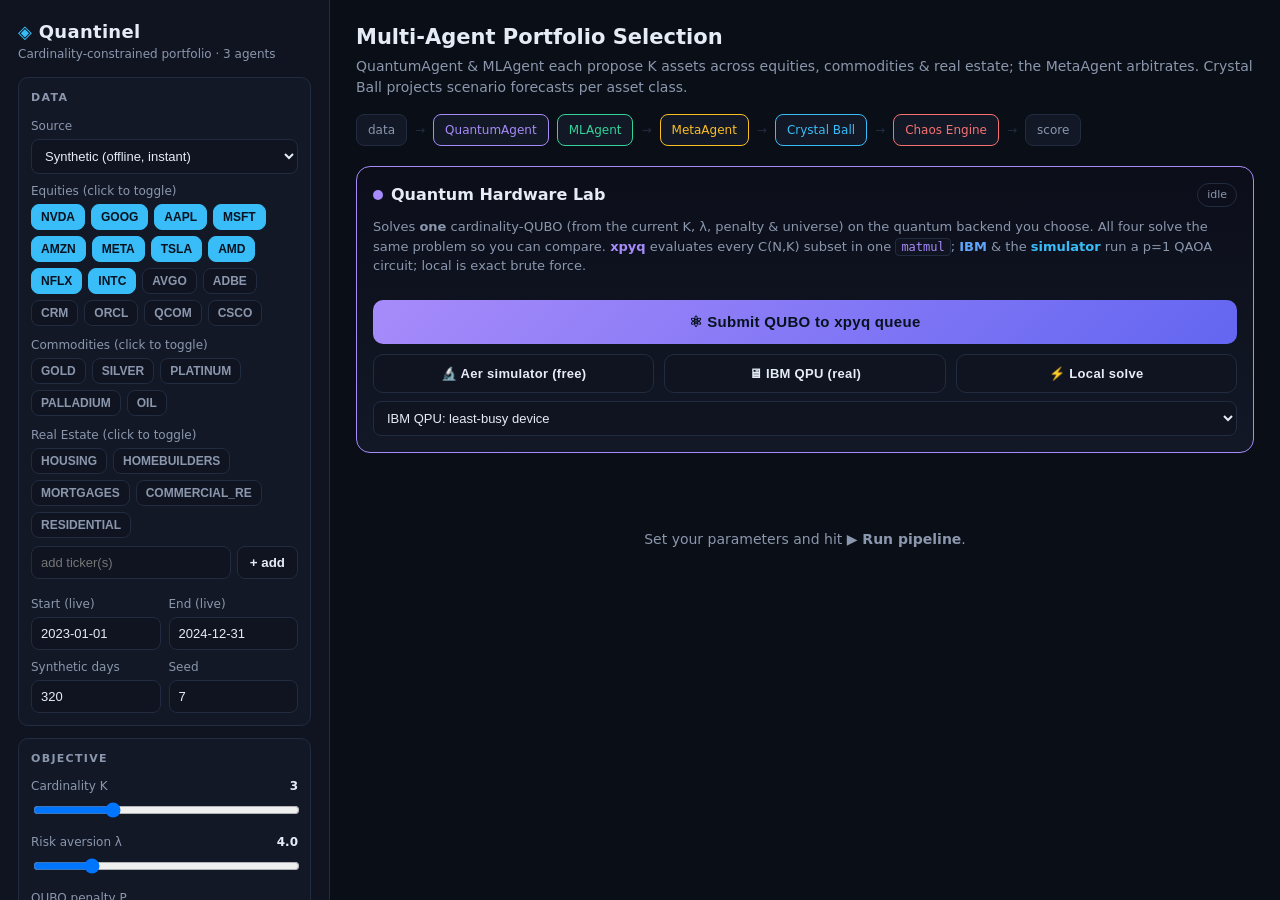
==== commit 28d3f89f: "Fixed typos and updated the Chaos Engine panel with the latest evaluation results. Adjusted the Crys" ====
--- a/frontend/index.html
+++ b/frontend/index.html
@@ -9,7 +9,7 @@
     --bg:#0a0e17; --panel:#121826; --panel2:#0f1420; --line:#222c40;
     --ink:#e6ecf5; --mut:#8b97ad; --quantum:#a78bfa; --ml:#34d399;
     --meta:#fbbf24; --accent:#38bdf8; --bad:#f87171; --good:#34d399;
-    --ibm:#60a5fa;
+    --ibm:#60a5fa; --cmd:#fbbf24; --re:#34d399;
   }
   *{box-sizing:border-box}
   body{margin:0;background:var(--bg);color:var(--ink);
@@ -48,6 +48,8 @@
   .tkbtn{padding:5px 9px;border-radius:8px;border:1px solid var(--line);background:var(--panel2);
     color:var(--mut);font-size:12px;font-weight:700;cursor:pointer}
   .tkbtn.on{background:var(--accent);border-color:var(--accent);color:#06121f}
+  .tkbtn.on.cmd{background:var(--cmd);border-color:var(--cmd)}
+  .tkbtn.on.re{background:var(--re);border-color:var(--re)}
   .addrow{display:grid;grid-template-columns:1fr auto;gap:6px;margin-top:8px}
   .addrow button{border:1px solid var(--line);background:var(--panel2);color:var(--ink);
     border-radius:8px;padding:0 12px;cursor:pointer;font-weight:700}
@@ -61,6 +63,7 @@
   .node.q{border-color:var(--quantum);color:var(--quantum)}
   .node.m{border-color:var(--ml);color:var(--ml)}
   .node.x{border-color:var(--meta);color:var(--meta)}
+  .node.cb{border-color:var(--accent);color:var(--accent)}
   .arrow{color:var(--line)}
   .cards{display:grid;grid-template-columns:1fr 1fr;gap:16px}
   .card{background:var(--panel);border:1px solid var(--line);border-radius:14px;padding:16px}
@@ -76,6 +79,10 @@
   .badge{font-size:11px;padding:3px 9px;border-radius:999px;border:1px solid var(--line);
     color:var(--mut)}
   .badge.live{color:#06121f;background:var(--accent);border-color:var(--accent);font-weight:700}
+  .badge.q-live{background:var(--quantum);border-color:var(--quantum)}
+  .badge.m-live{background:var(--ml);border-color:var(--ml)}
+  .badge.x-live{background:var(--meta);border-color:var(--meta)}
+  .badge.a-live{background:var(--accent);border-color:var(--accent)}
   .chips{display:flex;flex-wrap:wrap;gap:6px;margin:6px 0 12px}
   .chip{padding:4px 10px;border-radius:8px;font-size:13px;font-weight:700;
     background:var(--panel2);border:1px solid var(--line)}
@@ -143,8 +150,24 @@
   .adj-box.adj-short{border-color:var(--bad)}
   .adj-box.adj-reduce{border-color:var(--meta)}
   .adj-box.adj-hold{border-color:var(--good)}
+  /* ---- crystal ball ---- */
+  .card.cb-card{border-color:var(--accent);background:linear-gradient(180deg,#06161f44,var(--panel))}
+  .cls-eq{font-size:10px;padding:1px 6px;border-radius:999px;border:1px solid var(--mut);color:var(--mut)}
+  .cls-cmd{font-size:10px;padding:1px 6px;border-radius:999px;border:1px solid var(--cmd);color:var(--cmd)}
+  .cls-re{font-size:10px;padding:1px 6px;border-radius:999px;border:1px solid var(--re);color:var(--re)}
+  .crash-prob-bar{height:16px;border-radius:8px;background:var(--panel2);overflow:hidden;margin:6px 0}
+  .crash-prob-bar span{display:block;height:100%}
+  .cb-section{margin:14px 0 8px;padding:10px 14px;background:var(--panel2);border:1px solid var(--line);border-radius:10px}
+  .cb-section h5{margin:0 0 8px;font-size:11px;letter-spacing:.12em;text-transform:uppercase;color:var(--accent)}
+  .cb-ticker-row{display:flex;align-items:center;gap:8px;padding:6px 0;border-bottom:1px solid var(--line);font-size:12.5px}
+  .cb-ticker-row:last-child{border-bottom:none}
+  .scenario-grid{display:grid;grid-template-columns:repeat(4,1fr);gap:6px;flex:1}
+  .sc-box{background:var(--panel);border:1px solid var(--line);border-radius:7px;padding:5px 8px;text-align:center}
+  .sc-box .sv{font-size:13px;font-weight:700} .sc-box .sk{font-size:10px;color:var(--mut)}
+  .sc-box.bull .sv{color:var(--good)} .sc-box.bear .sv,.sc-box.crash .sv{color:var(--bad)}
+  .sc-box.base .sv{color:var(--accent)}
   @media(max-width:1000px){.wrap{grid-template-columns:1fr}.side{position:static;height:auto}
-    .cards,.meta-grid,.stat{grid-template-columns:1fr}}
+    .cards,.meta-grid,.stat,.scenario-grid{grid-template-columns:1fr}}
 </style>
 </head>
 <body>
@@ -199,6 +222,23 @@
     </div>
 
     <div class="grp">
+      <h4>Crystal Ball</h4>
+      <div class="chk"><input id="use_cb" type="checkbox" checked/><span>Enable Crystal Ball forecast</span></div>
+      <label>Horizon</label>
+      <select id="cb_horizon">
+        <option value="63">3 months (63 d)</option>
+        <option value="126">6 months (126 d)</option>
+        <option value="252" selected>1 year (252 d)</option>
+        <option value="504">2 years (504 d)</option>
+      </select>
+      <label>Vol-surge threshold (equity) <span class="val" id="vsv">1.8</span>×</label>
+      <input id="cb_vs" type="range" min="1.2" max="3.0" step="0.1" value="1.8"/>
+      <label>Drawdown warning floor (equity) <span class="val" id="ddv">8</span>%</label>
+      <input id="cb_dd" type="range" min="3" max="20" value="8"/>
+      <div class="tag" style="margin:6px 0 0">Fuses xpyq eigendecomposition with ChaosEngine tail-risk. Per-asset-class signal thresholds.</div>
+    </div>
+
+    <div class="grp">
       <h4>Quantum backend</h4>
       <div class="chk"><input id="use_xpyq" type="checkbox"/><span>Use xpyq in pipeline run</span></div>
       <label>Pipeline poll budget <span class="val" id="ptv">60</span>s</label>
@@ -237,15 +277,15 @@
   <!-- ============ MAIN ============ -->
   <main class="main">
     <h2>Multi-Agent Portfolio Selection</h2>
-    <div class="sub">QuantumAgent &amp; MLAgent each propose K assets; the MetaAgent reads both rationales and decides.</div>
+    <div class="sub">QuantumAgent &amp; MLAgent each propose K assets across equities, commodities &amp; real estate; the MetaAgent arbitrates. Crystal Ball projects scenario forecasts per asset class.</div>
     <div class="flow">
       <span class="node">data</span><span class="arrow">→</span>
       <span class="node q" id="f_q">QuantumAgent</span>
       <span class="node m" id="f_m">MLAgent</span>
       <span class="arrow">→</span>
       <span class="node x" id="f_x">MetaAgent</span>
-      <span class="arrow">→</span>
-      <span class="node" id="f_chaos" style="border-color:#f87171;color:#f87171;display:none">ChaosEngine</span>
+      <span class="arrow">→</span>      <span class="node cb" id="f_cb" style="display:none">Crystal Ball</span>
+      <span class="arrow" id="f_cb_arrow" style="display:none">→</span>      <span class="node" id="f_chaos" style="border-color:#f87171;color:#f87171;display:none">Chaos Engine</span>
       <span class="arrow" id="f_chaos_arrow" style="display:none">→</span>
       <span class="node">score</span>
     </div>
@@ -322,12 +362,21 @@
 bind('chaos_lookback','chlbv');
 bind('chaos_threshold','chthv',v=>Number(v).toFixed(1));
 bind('chaos_horizon','chhzv');
-// show/hide chaos flow node
+bind('cb_vs','vsv',v=>Number(v).toFixed(1));
+bind('cb_dd','ddv');
+// show/hide Crystal Ball and ChaosEngine flow nodes
+function syncCbFlow(){
+  const on=$('use_cb').checked;
+  $('f_cb').style.display=on?'':'none';
+  $('f_cb_arrow').style.display=on?'':'none';
+}
 function syncChaosFlow(){
   const on=$('use_chaos').checked;
   $('f_chaos').style.display=on?'':'none';
   $('f_chaos_arrow').style.display=on?'':'none';
 }
+$('use_cb').addEventListener('change',syncCbFlow);
+syncCbFlow();
 $('use_chaos').addEventListener('change',syncChaosFlow);
 syncChaosFlow();
 $('queue_round').addEventListener('input',()=>$('qr_lbl').textContent=$('queue_round').value);
@@ -343,8 +392,9 @@
   const wrap=$(group||'tk_btns');
   const existing=[...wrap.children].find(b=>b.dataset.t===t);
   if(existing){if(on) existing.classList.add('on'); return;}
+  const cls=group==='cm_btns'?'cmd':group==='re_btns'?'re':'eq';
   const b=document.createElement('button');
-  b.className='tkbtn'+(on?' on':''); b.dataset.t=t; b.textContent=t;
+  b.className='tkbtn '+cls+(on?' on':''); b.dataset.t=t; b.textContent=t;
   b.onclick=()=>b.classList.toggle('on');
   wrap.appendChild(b);
 }
@@ -384,6 +434,10 @@
     chaos_lookback:+$('chaos_lookback').value,
     chaos_threshold:+$('chaos_threshold').value/100,
     chaos_horizon:+$('chaos_horizon').value,
+    use_crystal_ball:$('use_cb').checked,
+    cb_horizon:+$('cb_horizon').value,
+    cb_vol_surge_equity:+$('cb_vs').value,
+    cb_drawdown_floor_equity:+$('cb_dd').value/100,
   };
 }
 
@@ -418,9 +472,10 @@
   const sigs=Object.entries(p.rationale.key_signals).map(([k,v])=>`<div class="sig"><div class="k">${esc(k)}</div><div class="v">${fmt(v,4)}</div></div>`).join('');
   const cav=p.rationale.caveats.map(c=>`<div class="cav">⚠ ${esc(c)}</div>`).join('');
   const col=getComputedStyle(document.body).getPropertyValue(cls==='q'?'--quantum':'--ml');
+  const bdgCls=cls==='q'?'q-live':'m-live';
   return `<div class="card ${cls}">
     <div class="chead"><div class="ctitle"><span class="dot"></span>${name}</div>
-      <span class="badge live">${esc(p.backend||'—')}</span></div>
+      <span class="badge live ${bdgCls}">${esc(p.backend||'—')}</span></div>
     <div class="gauge">${gauge(p.confidence,col)}<div><div class="lbl" style="margin:0">confidence</div>
       <div style="font-size:13px;color:var(--mut)">${esc(p.rationale.summary)}</div></div></div>
     <div class="lbl">selected basket</div><div class="chips">${chips}</div>
@@ -526,6 +581,65 @@
     <div class="ctitle" style="margin-bottom:6px">Universe snapshot (final rebalance)</div>
     <table><thead><tr><th>ticker</th><th>expected return (ann.)</th><th></th><th style="text-align:right">vol</th><th>selected by</th></tr></thead>
       <tbody>${rows}</tbody></table></div>`;
+}
+
+// ===================== crystal ball panel ====================================
+function crystalBallPanel(cb,universe){
+  if(!cb) return '';
+  const p=cb.crash_probability||0;
+  const pct100=(p*100).toFixed(1);
+  const col=p>=0.65?'var(--bad)':p>=0.40?'#f59e0b':'var(--good)';
+  const regime=p>=0.65?'HIGH — CRASH ALERT':p>=0.40?'CAUTION':'NORMAL';
+  const statBoxes=`<div class="stat" style="margin:12px 0">
+    <div class="box"><div class="v" style="color:${col}">${pct100}&nbsp;%</div><div class="k">crash probability</div></div>
+    <div class="box"><div class="v" style="color:${col}">${esc(regime)}</div><div class="k">risk regime</div></div>
+    <div class="box"><div class="v" style="color:var(--mut)">${fmt(cb.dominant_factor_var,4)}</div><div class="k">dominant factor var</div></div>
+  </div>`;
+  const bar=`<div class="crash-prob-bar"><span style="width:${pct100}%;background:linear-gradient(90deg,var(--good),var(--meta),var(--bad))"></span></div>`;
+  const clsMap={};
+  if(universe) universe.forEach(a=>{clsMap[a.ticker]=a.asset_class||'equity';});
+  const groups={equity:[],commodity:[],real_estate:[]};
+  Object.keys(cb.base_returns||{}).forEach(t=>{const c=clsMap[t]||'equity';if(!groups[c])groups[c]=[];groups[c].push(t);});
+  function scenRow(t){
+    const base=cb.base_returns[t]||0,bull=cb.bull_returns[t]||0;
+    const bear=cb.bear_returns[t]||0,crash=(cb.crash_adjusted_returns||{})[t]||0;
+    const vol=(cb.annual_volatility||{})[t];
+    return `<div class="cb-ticker-row" style="display:block;padding:8px 0">
+      <div style="display:flex;align-items:center;gap:8px;margin-bottom:6px">
+        <span style="font-weight:700;min-width:110px">${esc(t)}</span>
+        ${vol!=null?`<span style="color:var(--mut);font-size:11px">ann. vol ${(vol*100).toFixed(1)}&nbsp;%</span>`:''}
+      </div>
+      <div class="scenario-grid">
+        <div class="sc-box base"><div class="sv">${base>=0?'+':''}${(base*100).toFixed(1)}&nbsp;%</div><div class="sk">base</div></div>
+        <div class="sc-box bull"><div class="sv">${bull>=0?'+':''}${(bull*100).toFixed(1)}&nbsp;%</div><div class="sk">bull</div></div>
+        <div class="sc-box bear"><div class="sv">${bear>=0?'+':''}${(bear*100).toFixed(1)}&nbsp;%</div><div class="sk">bear</div></div>
+        <div class="sc-box crash"><div class="sv">${crash>=0?'+':''}${(crash*100).toFixed(1)}&nbsp;%</div><div class="sk">crash-adj</div></div>
+      </div>
+    </div>`;
+  }
+  const GRP=[['equity','Equities','cls-eq','EQ'],['commodity','Commodities','cls-cmd','CMD'],['real_estate','Real Estate','cls-re','RE']];
+  const scenSect=GRP.filter(([g])=>groups[g]&&groups[g].length).map(([g,label,bc,bt])=>
+    `<div class="cb-section"><h5>${esc(label)} <span class="${bc}">${bt}</span></h5>${groups[g].map(scenRow).join('')}</div>`
+  ).join('');
+  const allSect=scenSect||`<div class="cb-section"><h5 style="color:var(--accent)">All tickers</h5>${Object.keys(cb.base_returns||{}).map(scenRow).join('')}</div>`;
+  const reasoning=cb.reasoning?`<details style="margin-top:12px"><summary>Full reasoning — IFTF Principles 2 (Signals) · 3 (Backcasting) · 4 (Two Curves)</summary><pre>${esc(cb.reasoning)}</pre></details>`:'';
+  return `<div class="card full cb-card">
+    <div class="chead">
+      <div class="ctitle" style="color:var(--accent)">
+        <span class="dot" style="background:var(--accent)"></span>Crystal Ball — Scenario Forecast
+      </div>
+      <span class="badge live a-live">xpyq eigendecomposition</span>
+    </div>
+    <div class="reason" style="color:var(--mut);margin-bottom:4px">
+      IFTF futures methodology · Principles 2 · 3 · 4 · Dominant factor variance ${fmt(cb.dominant_factor_var,4)}${cb.horizon_days?' · horizon '+cb.horizon_days+' d':''}
+    </div>
+    ${statBoxes}
+    ${bar}
+    <div class="lbl" style="margin-top:14px">scenario projections per ticker</div>
+    <div style="font-size:12px;color:var(--mut);margin-bottom:10px">Base: expected return compounded. Bull/Bear: base ± 1.5× annual vol (xpyq eigendecomposition). Crash-adj: base × ChaosEngine multiplier.</div>
+    ${allSect}
+    ${reasoning}
+  </div>`;
 }
 
 // ===================== chaos engine panel ===================================
@@ -556,10 +670,33 @@
       <div class="ak">${action}</div>
     </div>`;
   }).join('');
+  // trader recommendations — group tickers by action tier
+  const REC_TIERS=[
+    {key:'SELL & SHORT', col:'var(--bad)',  icon:'⬇⬇', hint:'Open / increase short position. High crash probability warrants directional short exposure.', test:v=>v<-0.5},
+    {key:'SHORT',        col:'var(--bad)',  icon:'⬇',  hint:'Initiate short via put options or inverse ETF to hedge downside risk.',                      test:v=>v<0},
+    {key:'SELL — REDUCE',col:'#f87171',    icon:'↘',  hint:'Exit most of the position. Preserve capital ahead of an expected drawdown.',                  test:v=>v<0.40},
+    {key:'TRIM',         col:'#f59e0b',    icon:'↙',  hint:'Reduce position size. Limit downside while maintaining partial market exposure.',              test:v=>v<0.70},
+    {key:'HOLD — WATCH', col:'#f59e0b',    icon:'⚠',  hint:'Hold but tighten stop-losses. Re-evaluate on the next rebalance window.',                     test:v=>v<1},
+    {key:'HOLD',         col:'var(--good)', icon:'✓', hint:'No action required. Maintain current position at full weight.',                                test:v=>true},
+  ];
+  const recGroups={};
+  Object.entries(c.ticker_adjustments||{}).forEach(([t,v])=>{
+    const tier=REC_TIERS.find(r=>r.test(v));
+    if(tier){ if(!recGroups[tier.key]) recGroups[tier.key]=tier; recGroups[tier.key].tickers=recGroups[tier.key].tickers||[]; recGroups[tier.key].tickers.push(t); }
+  });
+  const recRows=Object.values(recGroups).filter(g=>g.tickers&&g.tickers.length).map(g=>`
+    <tr>
+      <td style="white-space:nowrap"><span style="color:${g.col};font-weight:800;font-size:13px">${g.icon} ${esc(g.key)}</span></td>
+      <td style="font-weight:700">${g.tickers.map(esc).join(', ')}</td>
+      <td style="color:var(--mut);font-size:12px">${g.hint}</td>
+    </tr>`).join('');
+  const recTable=recRows?`<div class="lbl" style="margin-top:14px">trader recommendations</div>
+    <table><thead><tr><th>action</th><th>assets</th><th>guidance</th></tr></thead>
+    <tbody>${recRows}</tbody></table>`:'';
   const reasoning=c.reasoning?`<details style="margin-top:10px"><summary>Full reasoning &amp; feature signals</summary><pre>${esc(c.reasoning)}</pre></details>`:'';
   return `<div class="card full chaos">
     <div class="chead">
-      <div class="ctitle"><span class="dot" style="background:var(--bad)"></span>ChaosEngine — Event Probability Assessment</div>
+      <div class="ctitle"><span class="dot" style="background:var(--bad)"></span>Chaos Engine — Event Probability Assessment</div>
       <span class="badge" style="background:${col};border-color:${col};color:#06121f;font-weight:700">${esc(label)}</span>
     </div>
     <div style="display:flex;align-items:baseline;gap:12px;margin-bottom:4px">
@@ -570,6 +707,7 @@
     <div class="lbl">per-ticker position multipliers</div>
     <div style="font-size:12px;color:var(--mut);margin-bottom:6px">Applied to portfolio weights. Values below 1 reduce exposure; negative values signal short.</div>
     <div class="adj-grid">${adjBoxes}</div>
+    ${recTable}
     ${reasoning}
   </div>`;
 }
@@ -578,17 +716,21 @@
   const out=$('out');
   const qExtra=`<div class="lbl">QUBO penalty P</div><div class="reason">${fmt(d.proposals.quantum.penalty,4)}</div>`+heat(d.qubo);
   const mlExtra=mlFeatures(d.proposals.ml.features,d.proposals.ml.selected);
-  const chaosSect=d.chaos?`<div style="height:16px"></div>${chaosPanel(d.chaos)}`:''
+  const cbSect=d.crystal_ball?`<div style="height:16px"></div>${crystalBallPanel(d.crystal_ball,d.universe)}`:'';
+  const chaosSect=d.chaos?`<div style="height:16px"></div>${chaosPanel(d.chaos)}`:'';
+  const nEq=d.data.n_equities,nCmd=d.data.n_commodities,nRe=d.data.n_real_estate;
+  const assetBreak=nEq!=null?` (${nEq} eq${nCmd?' · '+nCmd+' cmd':''}${nRe?' · '+nRe+' re':''})`:'';
   out.innerHTML=
-    `<div class="reason" style="margin-bottom:14px;color:var(--mut)">
-       ${d.data.source} data &middot; ${d.data.rows} rows &middot; ${d.data.n_assets} assets
-       ${d.data.n_equities!=null?`(${d.data.n_equities} eq &middot; ${d.data.n_commodities} cmd)`:''} &middot;
-       ${d.data.rebalances} rebalances &middot; as of <b>${d.data.as_of}</b></div>
+    `<div style="color:var(--mut);font-size:13px;margin-bottom:16px;background:var(--panel);border:1px solid var(--line);border-radius:10px;padding:10px 14px">
+       ${esc(d.data.source)} data · <b style="color:var(--ink)">${d.data.n_assets} assets</b>${assetBreak}·
+       ${d.data.rows} rows · ${d.data.rebalances} rebalances · as of <b style="color:var(--ink)">${d.data.as_of}</b>
+     </div>
      <div class="cards">
        ${agentCard('q','QuantumAgent',d.proposals.quantum,qExtra)}
        ${agentCard('ml','MLAgent',d.proposals.ml,mlExtra)}
      </div>
      <div style="height:16px"></div>${metaPanel(d.meta)}
+     ${cbSect}
      ${chaosSect}
      <div style="height:16px"></div>${perfPanel(d.realized,d.history,d.summary)}
      <div style="height:16px"></div>${universePanel(d.universe)}`;
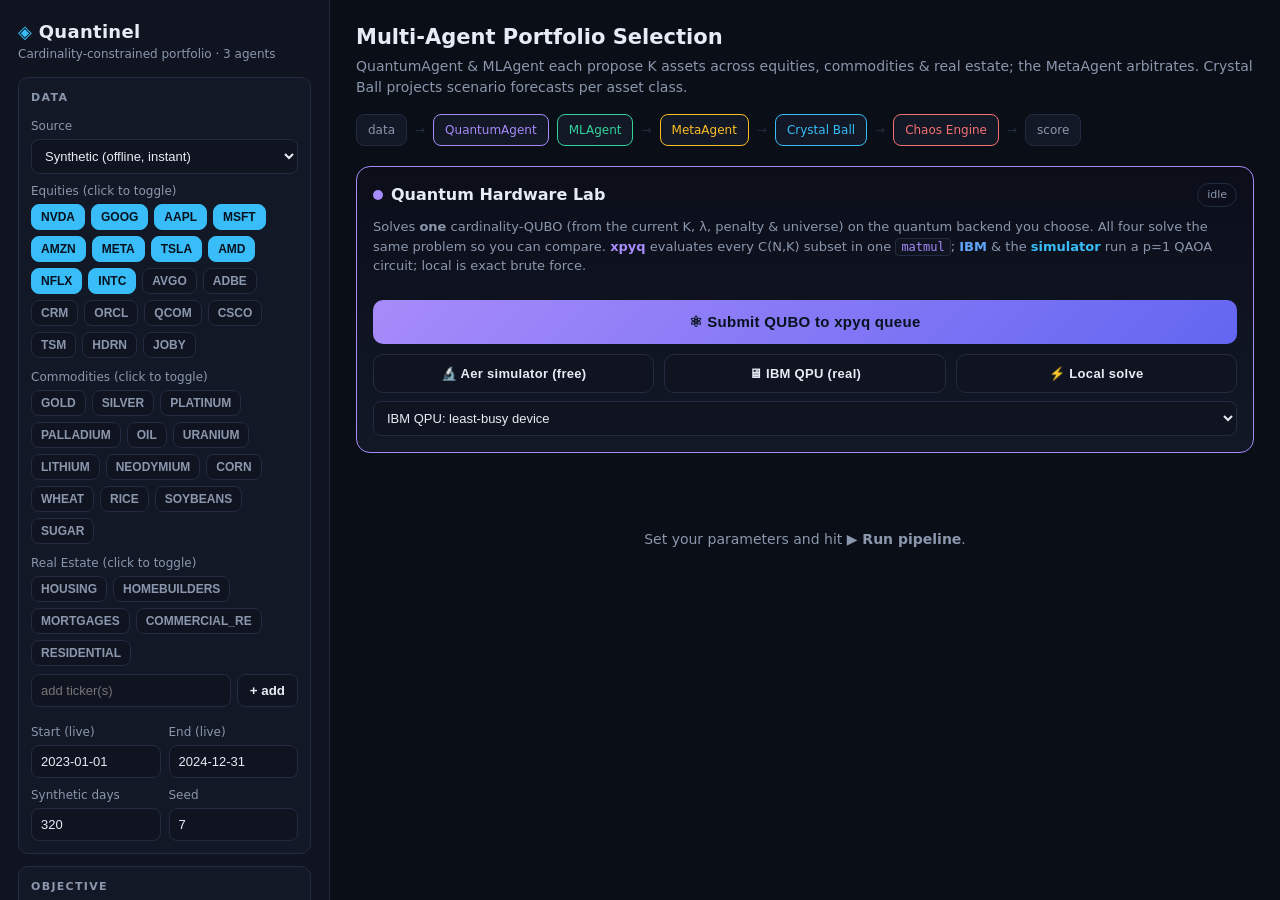
==== commit 9d5f8be0: "Increased asset universe with new equities (TSM, HDRN, JOBY) and agricultural futures (CORN, WHEAT, " ====
--- a/frontend/index.html
+++ b/frontend/index.html
@@ -383,8 +383,8 @@
 $('qr_lbl').textContent=$('queue_round').value;
 
 // ---- ticker buttons ----
-const EQUITIES=["NVDA","GOOG","AAPL","MSFT","AMZN","META","TSLA","AMD","NFLX","INTC","AVGO","ADBE","CRM","ORCL","QCOM","CSCO"];
-const COMMODITIES=["GOLD","SILVER","PLATINUM","PALLADIUM","OIL"];
+const EQUITIES=["NVDA","GOOG","AAPL","MSFT","AMZN","META","TSLA","AMD","NFLX","INTC","AVGO","ADBE","CRM","ORCL","QCOM","CSCO","TSM","HDRN","JOBY"];
+const COMMODITIES=["GOLD","SILVER","PLATINUM","PALLADIUM","OIL","URANIUM","LITHIUM","NEODYMIUM","CORN","WHEAT","RICE","SOYBEANS","SUGAR"];
 const HOUSING=["HOUSING","HOMEBUILDERS","MORTGAGES","COMMERCIAL_RE","RESIDENTIAL"];
 const UNIVERSE=[...EQUITIES,...COMMODITIES,...HOUSING];
 const DEFAULT_ON=new Set(EQUITIES.slice(0,10));
@@ -404,7 +404,7 @@
 $('tk_addbtn').onclick=()=>{
   const v=$('tk_add').value.trim().toUpperCase();
   if(v) v.split(/[ ,]+/).filter(Boolean).forEach(t=>{
-    const isCom=COMMODITIES.includes(t)||['GC=F','SI=F','PL=F','PA=F','CL=F'].includes(t);
+    const isCom=COMMODITIES.includes(t)||['GC=F','SI=F','PL=F','PA=F','CL=F','URA','LIT','MP','ZC=F','ZW=F','ZR=F','ZS=F','SB=F'].includes(t);
     const isRe=HOUSING.includes(t)||['VNQ','ITB','REM','IYR','REZ'].includes(t);
     addTickerBtn(t,true,isCom?'cm_btns':isRe?'re_btns':'tk_btns');
   });
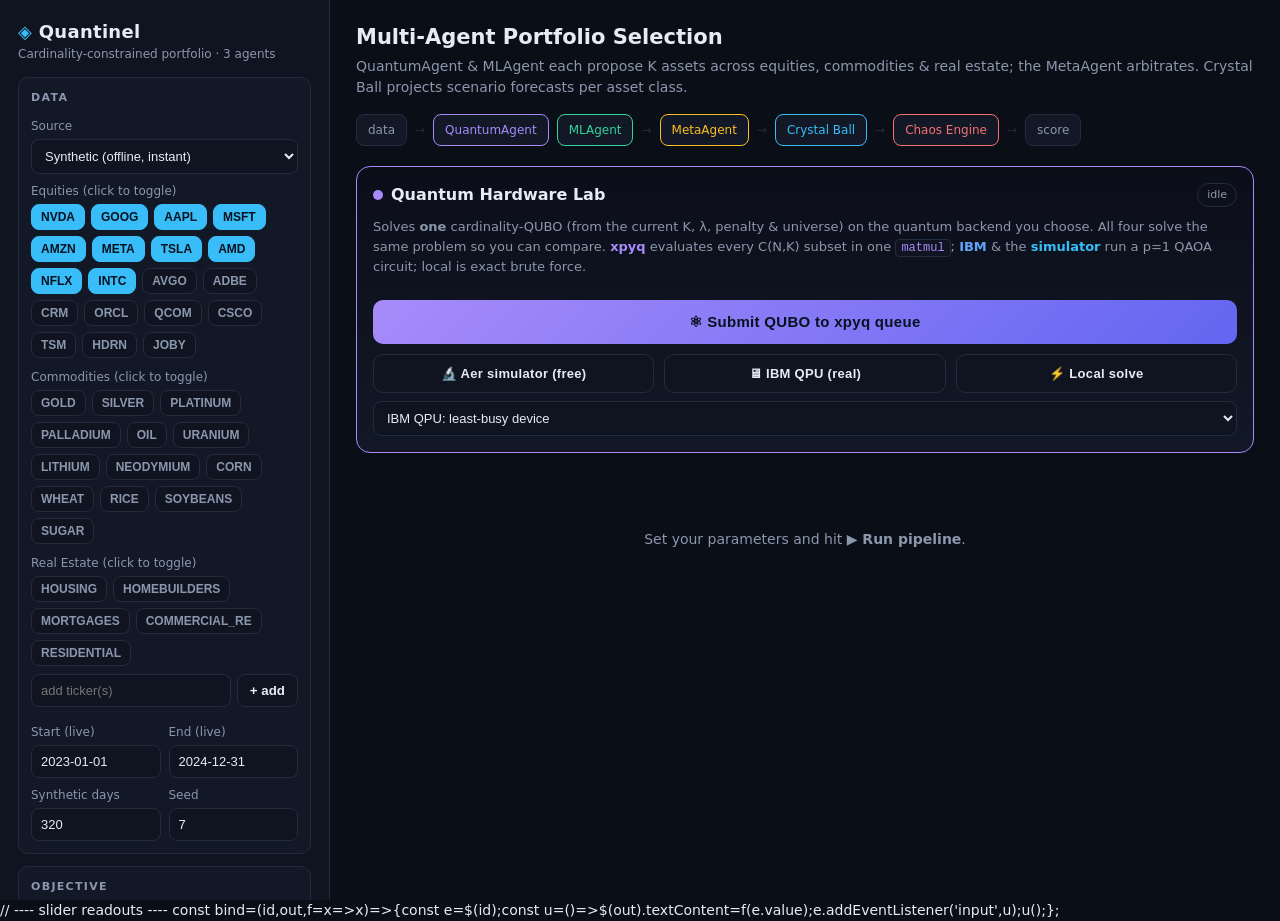
==== commit 812b123d: "Refactor code and update frontend" ====
--- a/frontend/index.html
+++ b/frontend/index.html
@@ -4,171 +4,7 @@
 <meta charset="utf-8"/>
 <meta name="viewport" content="width=device-width, initial-scale=1"/>
 <title>Quantinel — Multi-Agent Portfolio Selection</title>
-<style>
-  :root{
-    --bg:#0a0e17; --panel:#121826; --panel2:#0f1420; --line:#222c40;
-    --ink:#e6ecf5; --mut:#8b97ad; --quantum:#a78bfa; --ml:#34d399;
-    --meta:#fbbf24; --accent:#38bdf8; --bad:#f87171; --good:#34d399;
-    --ibm:#60a5fa; --cmd:#fbbf24; --re:#34d399;
-  }
-  *{box-sizing:border-box}
-  body{margin:0;background:var(--bg);color:var(--ink);
-    font:14px/1.5 ui-sans-serif,system-ui,-apple-system,Segoe UI,Roboto,sans-serif}
-  a{color:var(--accent)}
-  .wrap{display:grid;grid-template-columns:330px 1fr;min-height:100vh}
-  /* ---- sidebar ---- */
-  .side{background:var(--panel2);border-right:1px solid var(--line);
-    padding:18px;position:sticky;top:0;height:100vh;overflow:auto}
-  .brand{font-size:18px;font-weight:700;letter-spacing:.3px}
-  .brand b{color:var(--accent)}
-  .tag{color:var(--mut);font-size:12px;margin-bottom:14px}
-  .grp{border:1px solid var(--line);border-radius:10px;padding:12px;margin:12px 0;
-    background:var(--panel)}
-  .grp h4{margin:0 0 10px;font-size:11px;letter-spacing:.12em;text-transform:uppercase;
-    color:var(--mut)}
-  label{display:block;font-size:12px;color:var(--mut);margin:8px 0 4px}
-  input,select{width:100%;background:var(--panel2);border:1px solid var(--line);
-    color:var(--ink);border-radius:8px;padding:8px 9px;font-size:13px}
-  input[type=range]{padding:0}
-  .row{display:grid;grid-template-columns:1fr 1fr;gap:8px}
-  .chk{display:flex;align-items:center;gap:8px;margin:8px 0;color:var(--ink);font-size:13px}
-  .chk input{width:auto}
-  .val{float:right;color:var(--ink);font-weight:600}
-  .run{width:100%;margin-top:14px;padding:13px;border:0;border-radius:10px;
-    background:linear-gradient(135deg,var(--accent),#6366f1);color:#06121f;
-    font-weight:800;font-size:15px;cursor:pointer;letter-spacing:.3px}
-  .run:disabled{opacity:.45;cursor:not-allowed}
-  .pills{display:flex;flex-wrap:wrap;gap:6px;margin-top:10px}
-  .pill{font-size:11px;padding:3px 8px;border-radius:999px;border:1px solid var(--line);
-    color:var(--mut)}
-  .pill.on{color:#06121f;background:var(--good);border-color:var(--good);font-weight:700}
-  .pill.off{color:var(--mut)}
-  /* ticker buttons */
-  .tkwrap{display:flex;flex-wrap:wrap;gap:6px;margin-top:4px}
-  .tkbtn{padding:5px 9px;border-radius:8px;border:1px solid var(--line);background:var(--panel2);
-    color:var(--mut);font-size:12px;font-weight:700;cursor:pointer}
-  .tkbtn.on{background:var(--accent);border-color:var(--accent);color:#06121f}
-  .tkbtn.on.cmd{background:var(--cmd);border-color:var(--cmd)}
-  .tkbtn.on.re{background:var(--re);border-color:var(--re)}
-  .addrow{display:grid;grid-template-columns:1fr auto;gap:6px;margin-top:8px}
-  .addrow button{border:1px solid var(--line);background:var(--panel2);color:var(--ink);
-    border-radius:8px;padding:0 12px;cursor:pointer;font-weight:700}
-  /* ---- main ---- */
-  .main{padding:22px 26px;max-width:1280px}
-  h2{margin:0 0 2px}
-  .sub{color:var(--mut);margin-bottom:16px}
-  .flow{display:flex;align-items:center;gap:8px;flex-wrap:wrap;margin:8px 0 20px;
-    color:var(--mut);font-size:12px}
-  .node{padding:6px 11px;border:1px solid var(--line);border-radius:8px;background:var(--panel)}
-  .node.q{border-color:var(--quantum);color:var(--quantum)}
-  .node.m{border-color:var(--ml);color:var(--ml)}
-  .node.x{border-color:var(--meta);color:var(--meta)}
-  .node.cb{border-color:var(--accent);color:var(--accent)}
-  .arrow{color:var(--line)}
-  .cards{display:grid;grid-template-columns:1fr 1fr;gap:16px}
-  .card{background:var(--panel);border:1px solid var(--line);border-radius:14px;padding:16px}
-  .card.full{grid-column:1/-1}
-  .card.lab{border-color:var(--quantum);background:linear-gradient(180deg,#15102a22,var(--panel));
-    margin-bottom:16px}
-  code{background:var(--panel2);border:1px solid var(--line);border-radius:4px;
-    padding:1px 5px;font-size:12px;color:var(--quantum)}
-  .chead{display:flex;align-items:center;justify-content:space-between;margin-bottom:10px}
-  .ctitle{font-size:16px;font-weight:700;display:flex;align-items:center;gap:8px}
-  .dot{width:10px;height:10px;border-radius:50%}
-  .q .dot{background:var(--quantum)} .ml .dot{background:var(--ml)} .x .dot{background:var(--meta)}
-  .badge{font-size:11px;padding:3px 9px;border-radius:999px;border:1px solid var(--line);
-    color:var(--mut)}
-  .badge.live{color:#06121f;background:var(--accent);border-color:var(--accent);font-weight:700}
-  .badge.q-live{background:var(--quantum);border-color:var(--quantum)}
-  .badge.m-live{background:var(--ml);border-color:var(--ml)}
-  .badge.x-live{background:var(--meta);border-color:var(--meta)}
-  .badge.a-live{background:var(--accent);border-color:var(--accent)}
-  .chips{display:flex;flex-wrap:wrap;gap:6px;margin:6px 0 12px}
-  .chip{padding:4px 10px;border-radius:8px;font-size:13px;font-weight:700;
-    background:var(--panel2);border:1px solid var(--line)}
-  .q .chip{border-color:var(--quantum);color:var(--quantum)}
-  .ml .chip{border-color:var(--ml);color:var(--ml)}
-  .x .chip{border-color:var(--meta);color:var(--meta)}
-  .gauge{display:flex;align-items:center;gap:10px}
-  .ring{width:54px;height:54px;border-radius:50%;display:grid;place-items:center;
-    font-weight:800;font-size:13px;flex:none}
-  .lbl{font-size:11px;color:var(--mut);text-transform:uppercase;letter-spacing:.1em;
-    margin:14px 0 6px}
-  .reason{font-size:13px;margin:5px 0;color:var(--ink)}
-  .reason b{color:var(--mut);font-weight:600}
-  .rej{font-size:12.5px;color:var(--mut);margin:4px 0}
-  .rej b{color:var(--bad)}
-  .sigs{display:grid;grid-template-columns:1fr 1fr;gap:8px;margin-top:6px}
-  .sig{background:var(--panel2);border:1px solid var(--line);border-radius:8px;padding:8px 10px}
-  .sig .k{font-size:11px;color:var(--mut)} .sig .v{font-size:15px;font-weight:700}
-  .cav{font-size:12px;color:var(--mut);margin:3px 0}
-  .stat{display:grid;grid-template-columns:repeat(3,1fr);gap:12px;margin:6px 0 4px}
-  .box{background:var(--panel2);border:1px solid var(--line);border-radius:12px;padding:14px;
-    text-align:center}
-  .box .v{font-size:24px;font-weight:800}
-  .box .k{font-size:11px;color:var(--mut);text-transform:uppercase;letter-spacing:.1em}
-  table{width:100%;border-collapse:collapse;font-size:12.5px;margin-top:8px}
-  th,td{padding:7px 8px;text-align:left;border-bottom:1px solid var(--line)}
-  th{color:var(--mut);font-weight:600;font-size:11px;text-transform:uppercase;letter-spacing:.08em}
-  td.q{color:var(--quantum)} td.m{color:var(--ml)} td.x{color:var(--meta)}
-  .bar{height:9px;border-radius:5px;background:var(--panel2);overflow:hidden}
-  .bar>span{display:block;height:100%;transition:width .4s ease}
-  .meta-grid{display:grid;grid-template-columns:1fr 1fr;gap:16px}
-  .seen{background:var(--panel2);border:1px solid var(--line);border-radius:10px;padding:12px}
-  .think{background:linear-gradient(135deg,#1a1305,#121826);border:1px solid var(--meta);
-    border-radius:10px;padding:14px}
-  .think .r{font-size:14px;line-height:1.6}
-  pre{white-space:pre-wrap;word-break:break-word;font-size:11px;color:var(--mut);
-    max-height:220px;overflow:auto;margin:6px 0 0}
-  .heat{display:grid;gap:2px;margin-top:8px}
-  .heat .cell{aspect-ratio:1;border-radius:3px}
-  details summary{cursor:pointer;color:var(--mut);font-size:12px;margin-top:8px}
-  .empty{color:var(--mut);text-align:center;padding:60px 0}
-  .err{background:#2a1116;border:1px solid var(--bad);color:#fecaca;border-radius:10px;
-    padding:12px;margin-bottom:14px}
-  .spin{display:inline-block;width:14px;height:14px;border:2px solid #ffffff33;
-    border-top-color:var(--accent);border-radius:50%;animation:s .7s linear infinite;vertical-align:-2px}
-  @keyframes s{to{transform:rotate(360deg)}}
-  /* lab action row + counts distribution */
-  .labrow{display:flex;gap:10px;flex-wrap:wrap}
-  .run.alt{margin-top:0;flex:1;min-width:150px;font-size:13px;padding:11px;
-    background:var(--panel2);border:1px solid var(--line);color:var(--ink)}
-  .run.alt:hover:not(:disabled){border-color:var(--accent)}
-  .cdist{margin-top:8px;display:flex;flex-direction:column;gap:3px}
-  .cdist .crow{display:flex;align-items:center;gap:8px;font-size:11px;color:var(--mut)}
-  .cdist .cbar{flex:1}
-  .mono{font-family:ui-monospace,Menlo,monospace}
-  /* ---- chaos engine ---- */
-  .card.chaos{border-color:#f87171;background:linear-gradient(180deg,#1a060622,var(--panel));margin-bottom:16px}
-  .chaos-bar-wrap{height:20px;border-radius:10px;background:var(--panel2);overflow:hidden;margin:8px 0 4px;position:relative}
-  .chaos-bar-fill{height:100%;border-radius:10px;transition:width .5s ease}
-  .chaos-bar-wrap .chaos-marker{position:absolute;top:0;bottom:0;width:2px;background:#ffffff44}
-  .adj-grid{display:grid;grid-template-columns:repeat(auto-fill,minmax(130px,1fr));gap:6px;margin-top:6px}
-  .adj-box{background:var(--panel2);border:1px solid var(--line);border-radius:8px;padding:8px 10px;text-align:center}
-  .adj-box .ak{font-size:11px;color:var(--mut);margin-bottom:2px}
-  .adj-box .av{font-size:16px;font-weight:800}
-  .adj-box.adj-short{border-color:var(--bad)}
-  .adj-box.adj-reduce{border-color:var(--meta)}
-  .adj-box.adj-hold{border-color:var(--good)}
-  /* ---- crystal ball ---- */
-  .card.cb-card{border-color:var(--accent);background:linear-gradient(180deg,#06161f44,var(--panel))}
-  .cls-eq{font-size:10px;padding:1px 6px;border-radius:999px;border:1px solid var(--mut);color:var(--mut)}
-  .cls-cmd{font-size:10px;padding:1px 6px;border-radius:999px;border:1px solid var(--cmd);color:var(--cmd)}
-  .cls-re{font-size:10px;padding:1px 6px;border-radius:999px;border:1px solid var(--re);color:var(--re)}
-  .crash-prob-bar{height:16px;border-radius:8px;background:var(--panel2);overflow:hidden;margin:6px 0}
-  .crash-prob-bar span{display:block;height:100%}
-  .cb-section{margin:14px 0 8px;padding:10px 14px;background:var(--panel2);border:1px solid var(--line);border-radius:10px}
-  .cb-section h5{margin:0 0 8px;font-size:11px;letter-spacing:.12em;text-transform:uppercase;color:var(--accent)}
-  .cb-ticker-row{display:flex;align-items:center;gap:8px;padding:6px 0;border-bottom:1px solid var(--line);font-size:12.5px}
-  .cb-ticker-row:last-child{border-bottom:none}
-  .scenario-grid{display:grid;grid-template-columns:repeat(4,1fr);gap:6px;flex:1}
-  .sc-box{background:var(--panel);border:1px solid var(--line);border-radius:7px;padding:5px 8px;text-align:center}
-  .sc-box .sv{font-size:13px;font-weight:700} .sc-box .sk{font-size:10px;color:var(--mut)}
-  .sc-box.bull .sv{color:var(--good)} .sc-box.bear .sv,.sc-box.crash .sv{color:var(--bad)}
-  .sc-box.base .sv{color:var(--accent)}
-  @media(max-width:1000px){.wrap{grid-template-columns:1fr}.side{position:static;height:auto}
-    .cards,.meta-grid,.stat,.scenario-grid{grid-template-columns:1fr}}
-</style>
+<link rel="stylesheet" href="css/style.css"/>
 </head>
 <body>
 <div class="wrap">
@@ -343,607 +179,10 @@
   </main>
 </div>
 
-<script>
-const $=id=>document.getElementById(id);
-const fmt=(x,d=2)=>(x===null||x===undefined||isNaN(x))?"—":Number(x).toFixed(d);
-const pct=x=>(x*100).toFixed(1)+"%";
-const esc=s=>String(s).replace(/[&<>]/g,c=>({'&':'&amp;','<':'&lt;','>':'&gt;'}[c]));
+<script src="js/frontend.js"></script>
 
 // ---- slider readouts ----
 const bind=(id,out,f=x=>x)=>{const e=$(id);const u=()=>$(out).textContent=f(e.value);e.addEventListener('input',u);u();};
-bind('K','Kv');
-bind('risk_aversion','lamv',v=>Number(v).toFixed(1));
-bind('rebalance_every','rebv');
-bind('lookback','lbv');
-bind('holding','hpv');
-bind('poll_timeout','ptv');
-bind('queue_round','qrv');
-bind('shots','shv');
-bind('chaos_lookback','chlbv');
-bind('chaos_threshold','chthv',v=>Number(v).toFixed(1));
-bind('chaos_horizon','chhzv');
-bind('cb_vs','vsv',v=>Number(v).toFixed(1));
-bind('cb_dd','ddv');
-// show/hide Crystal Ball and ChaosEngine flow nodes
-function syncCbFlow(){
-  const on=$('use_cb').checked;
-  $('f_cb').style.display=on?'':'none';
-  $('f_cb_arrow').style.display=on?'':'none';
-}
-function syncChaosFlow(){
-  const on=$('use_chaos').checked;
-  $('f_chaos').style.display=on?'':'none';
-  $('f_chaos_arrow').style.display=on?'':'none';
-}
-$('use_cb').addEventListener('change',syncCbFlow);
-syncCbFlow();
-$('use_chaos').addEventListener('change',syncChaosFlow);
-syncChaosFlow();
-$('queue_round').addEventListener('input',()=>$('qr_lbl').textContent=$('queue_round').value);
-$('qr_lbl').textContent=$('queue_round').value;
 
-// ---- ticker buttons ----
-const EQUITIES=["NVDA","GOOG","AAPL","MSFT","AMZN","META","TSLA","AMD","NFLX","INTC","AVGO","ADBE","CRM","ORCL","QCOM","CSCO","TSM","HDRN","JOBY"];
-const COMMODITIES=["GOLD","SILVER","PLATINUM","PALLADIUM","OIL","URANIUM","LITHIUM","NEODYMIUM","CORN","WHEAT","RICE","SOYBEANS","SUGAR"];
-const HOUSING=["HOUSING","HOMEBUILDERS","MORTGAGES","COMMERCIAL_RE","RESIDENTIAL"];
-const UNIVERSE=[...EQUITIES,...COMMODITIES,...HOUSING];
-const DEFAULT_ON=new Set(EQUITIES.slice(0,10));
-function addTickerBtn(t,on,group){
-  const wrap=$(group||'tk_btns');
-  const existing=[...wrap.children].find(b=>b.dataset.t===t);
-  if(existing){if(on) existing.classList.add('on'); return;}
-  const cls=group==='cm_btns'?'cmd':group==='re_btns'?'re':'eq';
-  const b=document.createElement('button');
-  b.className='tkbtn '+cls+(on?' on':''); b.dataset.t=t; b.textContent=t;
-  b.onclick=()=>b.classList.toggle('on');
-  wrap.appendChild(b);
-}
-EQUITIES.forEach(t=>addTickerBtn(t,DEFAULT_ON.has(t),'tk_btns'));
-COMMODITIES.forEach(t=>addTickerBtn(t,false,'cm_btns'));
-HOUSING.forEach(t=>addTickerBtn(t,false,'re_btns'));
-$('tk_addbtn').onclick=()=>{
-  const v=$('tk_add').value.trim().toUpperCase();
-  if(v) v.split(/[ ,]+/).filter(Boolean).forEach(t=>{
-    const isCom=COMMODITIES.includes(t)||['GC=F','SI=F','PL=F','PA=F','CL=F','URA','LIT','MP','ZC=F','ZW=F','ZR=F','ZS=F','SB=F'].includes(t);
-    const isRe=HOUSING.includes(t)||['VNQ','ITB','REM','IYR','REZ'].includes(t);
-    addTickerBtn(t,true,isCom?'cm_btns':isRe?'re_btns':'tk_btns');
-  });
-  $('tk_add').value='';
-};
-function selectedTickers(){
-  const eq=[...document.querySelectorAll('#tk_btns .tkbtn.on')].map(b=>b.dataset.t);
-  const cm=[...document.querySelectorAll('#cm_btns .tkbtn.on')].map(b=>b.dataset.t);
-  const re=[...document.querySelectorAll('#re_btns .tkbtn.on')].map(b=>b.dataset.t);
-  const all=[...eq,...cm,...re];
-  return all.length?all.join(','):EQUITIES.slice(0,10).join(',');
-}
-
-// ---- collect params ----
-function collectParams(){
-  return {
-    data_source:$('data_source').value, tickers:selectedTickers(),
-    start:$('start').value, end:$('end').value,
-    days:+$('days').value, seed:+$('seed').value, K:+$('K').value,
-    risk_aversion:+$('risk_aversion').value, penalty:$('penalty').value,
-    rebalance_every:+$('rebalance_every').value, lookback:+$('lookback').value,
-    holding:+$('holding').value, use_xpyq:$('use_xpyq').checked,
-    poll_timeout:+$('poll_timeout').value, use_claude:$('use_claude').checked,
-    meta_mode:$('meta_det').checked?'deterministic':'auto',
-    shots:+$('shots').value, ibm_backend:$('ibm_device').value||null,
-    use_chaos:$('use_chaos').checked,
-    chaos_lookback:+$('chaos_lookback').value,
-    chaos_threshold:+$('chaos_threshold').value/100,
-    chaos_horizon:+$('chaos_horizon').value,
-    use_crystal_ball:$('use_cb').checked,
-    cb_horizon:+$('cb_horizon').value,
-    cb_vol_surge_equity:+$('cb_vs').value,
-    cb_drawdown_floor_equity:+$('cb_dd').value/100,
-  };
-}
-
-// ---- health ----
-let HEALTH={};
-async function health(){
-  try{
-    const h=await (await fetch('/api/health')).json();
-    HEALTH=h;
-    const p=[];
-    p.push(`<span class="pill ${h.xpyq_credits!=null?'on':(h.xpyq_key_present?'':'off')}">xpyq ${h.xpyq_credits!=null?h.xpyq_credits+' cr':(h.xpyq_key_present?'key set':'no key')}</span>`);
-    p.push(`<span class="pill ${h.ibm_token_present?'on':'off'}">IBM ${h.ibm_token_present?'BYOK':'off'}</span>`);
-    p.push(`<span class="pill ${h.anthropic_key_present?'on':'off'}">Claude ${h.anthropic_key_present?'ready':'off'}</span>`);
-    p.push(`<span class="pill ${h.openrouter_key_present?'on':'off'}">OpenRouter ${h.openrouter_key_present?'ready':'off'}</span>`);
-    $('health').innerHTML=p.join('');
-    $('lab_ibm').disabled=!h.ibm_token_present;
-  }catch(e){$('health').innerHTML='<span class="pill off">health unavailable</span>';}
-}
-health();
-
-// ===================== dashboard render (/api/run) ===========================
-function gauge(v,color){
-  const deg=Math.max(0,Math.min(1,v))*360;
-  return `<div class="ring" style="background:conic-gradient(${color} ${deg}deg,#1d2536 0)">
-    <div style="width:40px;height:40px;border-radius:50%;background:var(--panel);display:grid;place-items:center">${(v*100).toFixed(0)}</div></div>`;
-}
-
-function agentCard(cls,name,p,extra){
-  const chips=p.selected.map(t=>`<span class="chip">${esc(t)}</span>`).join('');
-  const per=Object.entries(p.rationale.per_ticker).map(([t,r])=>`<div class="reason"><b>${esc(t)}</b> — ${esc(r)}</div>`).join('')||'<div class="cav">—</div>';
-  const rej=p.rationale.rejected.map(r=>`<div class="rej"><b>${esc(r[0])}</b> · ${esc(r[1])}</div>`).join('')||'<div class="cav">—</div>';
-  const sigs=Object.entries(p.rationale.key_signals).map(([k,v])=>`<div class="sig"><div class="k">${esc(k)}</div><div class="v">${fmt(v,4)}</div></div>`).join('');
-  const cav=p.rationale.caveats.map(c=>`<div class="cav">⚠ ${esc(c)}</div>`).join('');
-  const col=getComputedStyle(document.body).getPropertyValue(cls==='q'?'--quantum':'--ml');
-  const bdgCls=cls==='q'?'q-live':'m-live';
-  return `<div class="card ${cls}">
-    <div class="chead"><div class="ctitle"><span class="dot"></span>${name}</div>
-      <span class="badge live ${bdgCls}">${esc(p.backend||'—')}</span></div>
-    <div class="gauge">${gauge(p.confidence,col)}<div><div class="lbl" style="margin:0">confidence</div>
-      <div style="font-size:13px;color:var(--mut)">${esc(p.rationale.summary)}</div></div></div>
-    <div class="lbl">selected basket</div><div class="chips">${chips}</div>
-    <div class="lbl">per-ticker reasoning</div>${per}
-    <div class="lbl">rejected runners-up</div>${rej}
-    <div class="lbl">key signals</div><div class="sigs">${sigs}</div>
-    <div class="lbl">caveats</div>${cav}
-    ${extra||''}</div>`;
-}
-
-function heat(Q){
-  if(!Q) return '';
-  const flat=Q.flat(); const mx=Math.max(...flat.map(Math.abs))||1; const n=Q.length;
-  const cells=Q.map(row=>row.map(v=>{
-    const t=v/mx; const c=t>=0?`rgba(167,139,250,${Math.abs(t)})`:`rgba(248,113,113,${Math.abs(t)})`;
-    return `<div class="cell" style="background:${c}" title="${fmt(v,3)}"></div>`;
-  }).join('')).join('');
-  return `<details open><summary>QUBO matrix Q (${n}×${n}) — violet +, red −</summary>
-    <div class="heat" style="grid-template-columns:repeat(${n},1fr);max-width:${n*26}px">${cells}</div></details>`;
-}
-
-function mlFeatures(features,selected){
-  if(!features||!Object.keys(features).length) return '';
-  const rows=Object.entries(features).map(([t,f])=>{
-    const sel=selected.includes(t);
-    return `<tr style="${sel?'color:var(--ml);font-weight:700':''}"><td>${esc(t)}${sel?' ✓':''}</td>
-      <td style="text-align:right">${pct(f.momentum_20)}</td><td style="text-align:right">${pct(f.vol_20)}</td>
-      <td style="text-align:right">${fmt(f.beta_to_equal_weight,2)}</td><td style="text-align:right">${pct(f.max_drawdown_60)}</td>
-      <td style="text-align:right">${fmt(f.pred_sharpe,2)}</td></tr>`;
-  }).join('');
-  return `<details><summary>ML feature table (per ticker)</summary>
-    <table><thead><tr><th>ticker</th><th>mom20</th><th>vol20</th><th>beta</th><th>maxDD60</th><th>predSharpe</th></tr></thead>
-    <tbody>${rows}</tbody></table></details>`;
-}
-
-function metaPanel(m){
-  const seen=Object.entries(m.inputs_seen.proposals).map(([k,v])=>
-    `<div class="reason"><b>${esc(k)}</b> → ${v.selected.map(esc).join(', ')} <span style="color:var(--mut)">(conf ${fmt(v.confidence)})</span></div>`).join('');
-  const ctx=m.inputs_seen.context;
-  const bw=m.blend_weights?`<div class="lbl">blend weights</div>`+Object.entries(m.blend_weights).map(([k,v])=>`<div class="reason"><b>${esc(k)}</b> ${pct(v)}</div>`).join(''):'';
-  return `<div class="card full x">
-    <div class="chead"><div class="ctitle"><span class="dot"></span>MetaAgent</div>
-      <span class="badge ${m.fell_back?'':'live'}">${esc(m.backend)}${m.fell_back?' · fell back':''}</span></div>
-    <div class="meta-grid">
-      <div class="seen"><div class="lbl" style="margin-top:0">what it sees</div>${seen}
-        <div class="reason" style="margin-top:8px"><b>regime</b> ${esc(ctx.vol_regime)} · <b>20d univ. return</b> ${pct(ctx.recent_universe_return)}</div>
-        <div class="lbl">decision</div>
-        <div class="reason">picks <b style="color:var(--meta)">${esc(m.method)}</b> → ${m.selected.map(esc).join(', ')}</div>${bw}
-      </div>
-      <div class="think"><div class="lbl" style="margin-top:0;color:var(--meta)">what it thinks</div>
-        <div class="r">${esc(m.reasoning||'(no reasoning returned)')}</div>
-        <details><summary>raw audit trail (inputs_seen)</summary><pre>${esc(JSON.stringify(m.inputs_seen,null,2))}</pre></details>
-      </div>
-    </div></div>`;
-}
-
-function perfPanel(r,hist,sum){
-  const meta=r.meta;
-  const boxes=`<div class="stat">
-    <div class="box"><div class="v" style="color:var(--meta)">${pct(meta.return)}</div><div class="k">realized return</div></div>
-    <div class="box"><div class="v">${pct(meta.vol)}</div><div class="k">volatility (ann.)</div></div>
-    <div class="box"><div class="v" style="color:${meta.sharpe>=0?'var(--good)':'var(--bad)'}">${fmt(meta.sharpe)}</div><div class="k">sharpe (ann.)</div></div>
-  </div>`;
-  const mx=Math.max(1,...hist.map(h=>Math.abs(h.sharpe_meta)));
-  const rows=hist.map(h=>{
-    const w=Math.abs(h.sharpe_meta)/mx*100; const col=h.sharpe_meta>=0?'var(--good)':'var(--bad)';
-    return `<tr><td>${h.date}</td><td class="q">${h.quantum.join(',')}</td>
-      <td class="m">${h.ml.join(',')}</td><td class="x">${h.meta_method}</td>
-      <td>${h.fell_back?'yes':'no'}</td>
-      <td style="min-width:120px"><div class="bar"><span style="width:${w}%;background:${col}"></span></div></td>
-      <td style="text-align:right;color:${col}">${fmt(h.sharpe_meta)}</td></tr>`;
-  }).join('');
-  const shares=Object.entries(sum.shares).map(([k,v])=>`<b>${esc(k)}</b> ${v.toFixed(0)}%`).join(' · ');
-  return `<div class="card full">
-    <div class="ctitle" style="margin-bottom:8px">Realized performance — MetaAgent choice</div>${boxes}
-    <table><thead><tr><th>rebalance</th><th>quantum</th><th>ml</th><th>meta</th><th>fell back</th><th>realized sharpe</th><th></th></tr></thead>
-      <tbody>${rows}</tbody></table>
-    <div class="reason" style="margin-top:10px">Driven by → ${shares} &nbsp;·&nbsp; cumulative mean Sharpe <b style="color:var(--meta)">${fmt(sum.cumulative_sharpe)}</b></div>
-  </div>`;
-}
-
-function universePanel(u){
-  const mx=Math.max(...u.map(a=>Math.abs(a.exp_return)))||1;
-  const rows=u.map(a=>{
-    const w=Math.abs(a.exp_return)/mx*100; const col=a.exp_return>=0?'var(--ml)':'var(--bad)';
-    const tags=[
-      a.in_quantum?'<span class="badge" style="border-color:var(--quantum);color:var(--quantum)">Q</span>':'',
-      a.in_ml?'<span class="badge" style="border-color:var(--ml);color:var(--ml)">ML</span>':'',
-      a.in_meta?'<span class="badge" style="border-color:var(--meta);color:var(--meta)">META</span>':'',
-    ].join(' ');
-    const cls=a.asset_class||'equity';
-    const clsBadge=cls==='commodity'
-      ?'<span class="badge" style="border-color:#fbbf24;color:#fbbf24">CMD</span>'
-      :cls==='real_estate'
-      ?'<span class="badge" style="border-color:#34d399;color:#34d399">RE</span>'
-      :'<span class="badge" style="border-color:var(--mut);color:var(--mut)">EQ</span>';
-    return `<tr><td><b>${esc(a.ticker)}</b> ${clsBadge}</td>
-      <td style="min-width:140px"><div class="bar"><span style="width:${w}%;background:${col}"></span></div></td>
-      <td style="text-align:right">${pct(a.exp_return)}</td>
-      <td style="text-align:right;color:var(--mut)">${pct(a.vol)}</td><td>${tags}</td></tr>`;
-  }).join('');
-  return `<div class="card full">
-    <div class="ctitle" style="margin-bottom:6px">Universe snapshot (final rebalance)</div>
-    <table><thead><tr><th>ticker</th><th>expected return (ann.)</th><th></th><th style="text-align:right">vol</th><th>selected by</th></tr></thead>
-      <tbody>${rows}</tbody></table></div>`;
-}
-
-// ===================== crystal ball panel ====================================
-function crystalBallPanel(cb,universe){
-  if(!cb) return '';
-  const p=cb.crash_probability||0;
-  const pct100=(p*100).toFixed(1);
-  const col=p>=0.65?'var(--bad)':p>=0.40?'#f59e0b':'var(--good)';
-  const regime=p>=0.65?'HIGH — CRASH ALERT':p>=0.40?'CAUTION':'NORMAL';
-  const statBoxes=`<div class="stat" style="margin:12px 0">
-    <div class="box"><div class="v" style="color:${col}">${pct100}&nbsp;%</div><div class="k">crash probability</div></div>
-    <div class="box"><div class="v" style="color:${col}">${esc(regime)}</div><div class="k">risk regime</div></div>
-    <div class="box"><div class="v" style="color:var(--mut)">${fmt(cb.dominant_factor_var,4)}</div><div class="k">dominant factor var</div></div>
-  </div>`;
-  const bar=`<div class="crash-prob-bar"><span style="width:${pct100}%;background:linear-gradient(90deg,var(--good),var(--meta),var(--bad))"></span></div>`;
-  const clsMap={};
-  if(universe) universe.forEach(a=>{clsMap[a.ticker]=a.asset_class||'equity';});
-  const groups={equity:[],commodity:[],real_estate:[]};
-  Object.keys(cb.base_returns||{}).forEach(t=>{const c=clsMap[t]||'equity';if(!groups[c])groups[c]=[];groups[c].push(t);});
-  function scenRow(t){
-    const base=cb.base_returns[t]||0,bull=cb.bull_returns[t]||0;
-    const bear=cb.bear_returns[t]||0,crash=(cb.crash_adjusted_returns||{})[t]||0;
-    const vol=(cb.annual_volatility||{})[t];
-    return `<div class="cb-ticker-row" style="display:block;padding:8px 0">
-      <div style="display:flex;align-items:center;gap:8px;margin-bottom:6px">
-        <span style="font-weight:700;min-width:110px">${esc(t)}</span>
-        ${vol!=null?`<span style="color:var(--mut);font-size:11px">ann. vol ${(vol*100).toFixed(1)}&nbsp;%</span>`:''}
-      </div>
-      <div class="scenario-grid">
-        <div class="sc-box base"><div class="sv">${base>=0?'+':''}${(base*100).toFixed(1)}&nbsp;%</div><div class="sk">base</div></div>
-        <div class="sc-box bull"><div class="sv">${bull>=0?'+':''}${(bull*100).toFixed(1)}&nbsp;%</div><div class="sk">bull</div></div>
-        <div class="sc-box bear"><div class="sv">${bear>=0?'+':''}${(bear*100).toFixed(1)}&nbsp;%</div><div class="sk">bear</div></div>
-        <div class="sc-box crash"><div class="sv">${crash>=0?'+':''}${(crash*100).toFixed(1)}&nbsp;%</div><div class="sk">crash-adj</div></div>
-      </div>
-    </div>`;
-  }
-  const GRP=[['equity','Equities','cls-eq','EQ'],['commodity','Commodities','cls-cmd','CMD'],['real_estate','Real Estate','cls-re','RE']];
-  const scenSect=GRP.filter(([g])=>groups[g]&&groups[g].length).map(([g,label,bc,bt])=>
-    `<div class="cb-section"><h5>${esc(label)} <span class="${bc}">${bt}</span></h5>${groups[g].map(scenRow).join('')}</div>`
-  ).join('');
-  const allSect=scenSect||`<div class="cb-section"><h5 style="color:var(--accent)">All tickers</h5>${Object.keys(cb.base_returns||{}).map(scenRow).join('')}</div>`;
-  const reasoning=cb.reasoning?`<details style="margin-top:12px"><summary>Full reasoning — IFTF Principles 2 (Signals) · 3 (Backcasting) · 4 (Two Curves)</summary><pre>${esc(cb.reasoning)}</pre></details>`:'';
-  return `<div class="card full cb-card">
-    <div class="chead">
-      <div class="ctitle" style="color:var(--accent)">
-        <span class="dot" style="background:var(--accent)"></span>Crystal Ball — Scenario Forecast
-      </div>
-      <span class="badge live a-live">xpyq eigendecomposition</span>
-    </div>
-    <div class="reason" style="color:var(--mut);margin-bottom:4px">
-      IFTF futures methodology · Principles 2 · 3 · 4 · Dominant factor variance ${fmt(cb.dominant_factor_var,4)}${cb.horizon_days?' · horizon '+cb.horizon_days+' d':''}
-    </div>
-    ${statBoxes}
-    ${bar}
-    <div class="lbl" style="margin-top:14px">scenario projections per ticker</div>
-    <div style="font-size:12px;color:var(--mut);margin-bottom:10px">Base: expected return compounded. Bull/Bear: base ± 1.5× annual vol (xpyq eigendecomposition). Crash-adj: base × ChaosEngine multiplier.</div>
-    ${allSect}
-    ${reasoning}
-  </div>`;
-}
-
-// ===================== chaos engine panel ===================================
-function chaosPanel(c){
-  if(!c) return '';
-  const p=c.crash_probability;
-  const pct100=(p*100).toFixed(1);
-  const col=p>=0.65?'var(--bad)':p>=0.40?'#f59e0b':'var(--good)';
-  const label=p>=0.65?'HIGH — CRASH ALERT':p>=0.40?'MODERATE — CAUTION':'LOW — NORMAL';
-  // probability bar with threshold markers
-  const bar=`<div class="chaos-bar-wrap">
-    <div class="chaos-bar-fill" style="width:${pct100}%;background:linear-gradient(90deg,var(--good),#f59e0b,var(--bad))"></div>
-    <div class="chaos-marker" style="left:40%" title="Moderate threshold (40%)"></div>
-    <div class="chaos-marker" style="left:65%" title="High threshold (65%)"></div>
-  </div>
-  <div style="display:flex;justify-content:space-between;font-size:11px;color:var(--mut);margin-bottom:8px">
-    <span>0 %</span><span style="color:#f59e0b">▲ 40 %</span><span style="color:var(--bad)">▲ 65 %</span><span>100 %</span>
-  </div>`;
-  // per-ticker weight multipliers
-  const adjBoxes=Object.entries(c.ticker_adjustments||{}).map(([t,v])=>{
-    const isSh=v<0; const isRed=v>=0&&v<1;
-    const cls=isSh?'adj-short':isRed?'adj-reduce':'adj-hold';
-    const valColor=isSh?'var(--bad)':isRed?'#f59e0b':'var(--good)';
-    const action=isSh?'SHORT':isRed?'REDUCE':'HOLD';
-    return `<div class="adj-box ${cls}">
-      <div class="ak">${esc(t)}</div>
-      <div class="av" style="color:${valColor}">${v>=0?'+':''}${fmt(v,2)}×</div>
-      <div class="ak">${action}</div>
-    </div>`;
-  }).join('');
-  // trader recommendations — group tickers by action tier
-  const REC_TIERS=[
-    {key:'SELL & SHORT', col:'var(--bad)',  icon:'⬇⬇', hint:'Open / increase short position. High crash probability warrants directional short exposure.', test:v=>v<-0.5},
-    {key:'SHORT',        col:'var(--bad)',  icon:'⬇',  hint:'Initiate short via put options or inverse ETF to hedge downside risk.',                      test:v=>v<0},
-    {key:'SELL — REDUCE',col:'#f87171',    icon:'↘',  hint:'Exit most of the position. Preserve capital ahead of an expected drawdown.',                  test:v=>v<0.40},
-    {key:'TRIM',         col:'#f59e0b',    icon:'↙',  hint:'Reduce position size. Limit downside while maintaining partial market exposure.',              test:v=>v<0.70},
-    {key:'HOLD — WATCH', col:'#f59e0b',    icon:'⚠',  hint:'Hold but tighten stop-losses. Re-evaluate on the next rebalance window.',                     test:v=>v<1},
-    {key:'HOLD',         col:'var(--good)', icon:'✓', hint:'No action required. Maintain current position at full weight.',                                test:v=>true},
-  ];
-  const recGroups={};
-  Object.entries(c.ticker_adjustments||{}).forEach(([t,v])=>{
-    const tier=REC_TIERS.find(r=>r.test(v));
-    if(tier){ if(!recGroups[tier.key]) recGroups[tier.key]=tier; recGroups[tier.key].tickers=recGroups[tier.key].tickers||[]; recGroups[tier.key].tickers.push(t); }
-  });
-  const recRows=Object.values(recGroups).filter(g=>g.tickers&&g.tickers.length).map(g=>`
-    <tr>
-      <td style="white-space:nowrap"><span style="color:${g.col};font-weight:800;font-size:13px">${g.icon} ${esc(g.key)}</span></td>
-      <td style="font-weight:700">${g.tickers.map(esc).join(', ')}</td>
-      <td style="color:var(--mut);font-size:12px">${g.hint}</td>
-    </tr>`).join('');
-  const recTable=recRows?`<div class="lbl" style="margin-top:14px">trader recommendations</div>
-    <table><thead><tr><th>action</th><th>assets</th><th>guidance</th></tr></thead>
-    <tbody>${recRows}</tbody></table>`:'';
-  const reasoning=c.reasoning?`<details style="margin-top:10px"><summary>Full reasoning &amp; feature signals</summary><pre>${esc(c.reasoning)}</pre></details>`:'';
-  return `<div class="card full chaos">
-    <div class="chead">
-      <div class="ctitle"><span class="dot" style="background:var(--bad)"></span>Chaos Engine — Event Probability Assessment</div>
-      <span class="badge" style="background:${col};border-color:${col};color:#06121f;font-weight:700">${esc(label)}</span>
-    </div>
-    <div style="display:flex;align-items:baseline;gap:12px;margin-bottom:4px">
-      <span style="font-size:36px;font-weight:800;color:${col}">${pct100} %</span>
-      <span style="color:var(--mut);font-size:13px">crash probability · as of ${esc(c.as_of||'—')}</span>
-    </div>
-    ${bar}
-    <div class="lbl">per-ticker position multipliers</div>
-    <div style="font-size:12px;color:var(--mut);margin-bottom:6px">Applied to portfolio weights. Values below 1 reduce exposure; negative values signal short.</div>
-    <div class="adj-grid">${adjBoxes}</div>
-    ${recTable}
-    ${reasoning}
-  </div>`;
-}
-
-function render(d){
-  const out=$('out');
-  const qExtra=`<div class="lbl">QUBO penalty P</div><div class="reason">${fmt(d.proposals.quantum.penalty,4)}</div>`+heat(d.qubo);
-  const mlExtra=mlFeatures(d.proposals.ml.features,d.proposals.ml.selected);
-  const cbSect=d.crystal_ball?`<div style="height:16px"></div>${crystalBallPanel(d.crystal_ball,d.universe)}`:'';
-  const chaosSect=d.chaos?`<div style="height:16px"></div>${chaosPanel(d.chaos)}`:'';
-  const nEq=d.data.n_equities,nCmd=d.data.n_commodities,nRe=d.data.n_real_estate;
-  const assetBreak=nEq!=null?` (${nEq} eq${nCmd?' · '+nCmd+' cmd':''}${nRe?' · '+nRe+' re':''})`:'';
-  out.innerHTML=
-    `<div style="color:var(--mut);font-size:13px;margin-bottom:16px;background:var(--panel);border:1px solid var(--line);border-radius:10px;padding:10px 14px">
-       ${esc(d.data.source)} data · <b style="color:var(--ink)">${d.data.n_assets} assets</b>${assetBreak}·
-       ${d.data.rows} rows · ${d.data.rebalances} rebalances · as of <b style="color:var(--ink)">${d.data.as_of}</b>
-     </div>
-     <div class="cards">
-       ${agentCard('q','QuantumAgent',d.proposals.quantum,qExtra)}
-       ${agentCard('ml','MLAgent',d.proposals.ml,mlExtra)}
-     </div>
-     <div style="height:16px"></div>${metaPanel(d.meta)}
-     ${cbSect}
-     ${chaosSect}
-     <div style="height:16px"></div>${perfPanel(d.realized,d.history,d.summary)}
-     <div style="height:16px"></div>${universePanel(d.universe)}`;
-}
-
-$('run').addEventListener('click',async()=>{
-  const btn=$('run'); btn.disabled=true; const old=btn.innerHTML;
-  btn.innerHTML='<span class="spin"></span> running…';
-  const t0=performance.now();
-  try{
-    const res=await fetch('/api/run',{method:'POST',headers:{'Content-Type':'application/json'},body:JSON.stringify(collectParams())});
-    const d=await res.json();
-    if(!res.ok||d.error){throw new Error(d.error||('HTTP '+res.status));}
-    render(d);
-    $('out').insertAdjacentHTML('afterbegin',`<div class="reason" style="color:var(--mut)">completed in ${(performance.now()-t0).toFixed(0)} ms</div>`);
-  }catch(e){
-    $('out').innerHTML=`<div class="err">Run failed: ${esc(e.message)}</div>`+$('out').innerHTML;
-  }finally{ btn.disabled=false; btn.innerHTML=old; }
-});
-
-// ===================== shared quantum result renderer =========================
-function countsDist(top){
-  if(!top||!top.length) return '';
-  const mx=Math.max(...top.map(c=>c.n))||1;
-  const rows=top.map(c=>`<div class="crow"><span class="mono">${esc(c.bits)}</span>
-    <span class="cbar"><span class="bar"><span style="width:${(c.n/mx*100).toFixed(0)}%;background:var(--quantum)"></span></span></span>
-    <span>${c.n}</span></div>`).join('');
-  return `<div class="lbl">measurement distribution (top bitstrings)</div><div class="cdist">${rows}</div>`;
-}
-
-function quantumResult(source,res,color){
-  const chips=res.selected.map(t=>`<span class="chip">${esc(t)}</span>`).join('');
-  const ru=res.runner_up?`<div class="rej">runner-up: ${res.runner_up.map(esc).join(', ')}${res.energy_gap!=null?` · ΔE=${fmt(res.energy_gap,4)}`:''}</div>`:'';
-  const meta=[
-    ['backend',res.backend],['shots',res.shots],['outcomes',res.n_outcomes],
-    ['penalty',res.penalty!=null?fmt(res.penalty,3):null],['credits',res.credits],
-    ['boards',res.boards],['duration',res.duration!=null?res.duration+'ms':null],
-  ];
-  const sigs=meta.filter(x=>x[1]!=null&&x[1]!=='').map(x=>`<div class="sig"><div class="k">${esc(x[0])}</div><div class="v" style="font-size:13px">${esc(x[1])}</div></div>`).join('');
-  $('lab_result').innerHTML=`
-    <div class="lbl" style="margin-top:0">solved on <b style="color:${color}">${esc(source)}</b></div>
-    <div class="chips">${chips}</div>
-    <div class="reason">ground-state energy x'Qx = <b>${fmt(res.energy,4)}</b></div>${ru}
-    <div class="sigs" style="margin-top:8px">${sigs}</div>${countsDist(res.top_counts)}`;
-  $('lab_result').style.display='';
-}
-
-function labErr(msg){ $('lab_result').innerHTML=`<div class="err">${esc(msg)}</div>`; $('lab_result').style.display=''; }
-function setAlt(disabled){ ['lab_submit','lab_sim','lab_local'].forEach(id=>$(id).disabled=disabled); $('lab_ibm').disabled=disabled||!HEALTH.ibm_token_present; }
-
-// ===================== xpyq queue lifecycle ==================================
-const LAB={runId:null,tickers:[],startTs:0,polls:0,startPos:null,pollTimer:null,roundTimer:null,elapsedTimer:null,done:false};
-function labSet(id,v){$(id).textContent=v;}
-function labBadge(t,live){const b=$('lab_badge');b.textContent=t;b.className='badge'+(live?' live':'');}
-function labShow(id,on){$(id).style.display=on?'':'none';}
-function labStopTimers(){clearInterval(LAB.pollTimer);clearTimeout(LAB.roundTimer);LAB.pollTimer=LAB.roundTimer=null;}
-function labStopAll(){labStopTimers();clearInterval(LAB.elapsedTimer);LAB.elapsedTimer=null;}
-function labElapsed(){return Math.round((performance.now()-LAB.startTs)/1000);}
-function labTickElapsed(){labSet('q_elapsed',labElapsed()+'s');}
-function labProgress(pos,status){
-  if(status==='completed'){$('q_bar').style.width='100%';return;}
-  if(status==='running'||pos===0){$('q_bar').style.width='92%';return;}
-  if(pos==null||LAB.startPos==null||LAB.startPos<=0){$('q_bar').style.width='8%';return;}
-  const adv=Math.max(0,LAB.startPos-pos);
-  $('q_bar').style.width=Math.min(95,8+adv/LAB.startPos*87).toFixed(0)+'%';
-}
-
-async function labSubmit(){
-  labStopAll();
-  Object.assign(LAB,{runId:null,polls:0,startPos:null,done:false,startTs:performance.now()});
-  setAlt(true); labShow('lab_result',false); labShow('lab_decide',false); labBadge('submitting…');
-  try{
-    const r=await fetch('/api/xpyq/submit',{method:'POST',headers:{'Content-Type':'application/json'},body:JSON.stringify(collectParams())});
-    const d=await r.json();
-    if(!r.ok||d.error||!d.run_id) throw new Error(d.error||'submit failed (no run_id)');
-    LAB.runId=d.run_id; LAB.tickers=d.tickers; LAB.startPos=d.queue_position;
-    labShow('lab_live',true);
-    labSet('q_status',d.status||'queued');
-    labSet('q_pos',d.queue_position??'—'); labSet('q_polls','0'); labSet('q_elapsed','0s');
-    labBadge('on xpyq',true);
-    $('lab_note').textContent='Submitted to xpyq · run '+d.run_id.slice(0,8)+'… · N='+d.N+', K='+d.K;
-    LAB.elapsedTimer=setInterval(labTickElapsed,1000); labStartRound();
-  }catch(e){ labBadge('error'); setAlt(false); $('lab_note').innerHTML='<span style="color:var(--bad)">'+esc(e.message)+'</span>'; labShow('lab_live',true); }
-}
-
-function labStartRound(){
-  labShow('lab_decide',false);
-  LAB.pollTimer=setInterval(labPollOnce,2000); labPollOnce();
-  LAB.roundTimer=setTimeout(labEndRound,(+$('queue_round').value)*1000);
-}
-
-function labEndRound(){
-  clearInterval(LAB.pollTimer); LAB.pollTimer=null; if(LAB.done) return;
-  $('lab_decide_msg').innerHTML='Still on xpyq — status <b>'+esc($('q_status').textContent)+'</b>, queue position <b>'+esc($('q_pos').textContent)+'</b> after '+labElapsed()+'s. Keep waiting, or use the instant local solver?';
-  $('qr_lbl').textContent=$('queue_round').value; labShow('lab_decide',true);
-}
-
-async function labPollOnce(){
-  if(!LAB.runId||LAB.done) return;
-  LAB.polls++; labSet('q_polls',LAB.polls);
-  try{
-    const r=await fetch('/api/xpyq/status',{method:'POST',headers:{'Content-Type':'application/json'},body:JSON.stringify({run_id:LAB.runId,tickers:LAB.tickers})});
-    const d=await r.json(); if(d.error) throw new Error(d.error);
-    labSet('q_status',d.status||'—');
-    labSet('q_pos',d.queue_position??(d.status==='running'?'running':'—'));
-    labProgress(d.queue_position,d.status);
-    if(['completed','failed','timed_out','cancelled'].includes(d.status)) labFinish(d);
-  }catch(e){ $('lab_note').innerHTML='<span style="color:var(--bad)">poll error: '+esc(e.message)+'</span>'; }
-}
-
-function labFinish(d){
-  LAB.done=true; labStopAll(); labShow('lab_decide',false); setAlt(false); labTickElapsed();
-  if(d.status==='completed'&&d.result){
-    labProgress(null,'completed'); labBadge('xpyq completed ✓',true);
-    quantumResult('xpyq compute',{...d.result,backend:'xpyq hardware',credits:d.credits_charged,
-      boards:d.boards_used?Object.keys(d.boards_used).join(','):null,duration:d.duration_ms},'var(--quantum)');
-  }else{ labBadge(d.status); labErr('xpyq run '+d.status+(d.stdout?': '+d.stdout:' — try another backend.')); }
-}
-
-async function labKeepWaiting(){ if(!LAB.done) labStartRound(); }
-async function labFallback(){
-  labStopAll(); LAB.done=true; labShow('lab_decide',false); labBadge('local fallback');
-  if(LAB.runId) fetch('/api/xpyq/cancel',{method:'POST',headers:{'Content-Type':'application/json'},body:JSON.stringify({run_id:LAB.runId})});
-  $('lab_note').textContent='Cancelled the xpyq run; solving locally…'; await solveLocal(); setAlt(false);
-}
-
-// ===================== standalone backends: simulator / local / IBM ==========
-async function solveLocal(){
-  try{
-    const r=await fetch('/api/qubo/local',{method:'POST',headers:{'Content-Type':'application/json'},body:JSON.stringify(collectParams())});
-    const d=await r.json(); if(!r.ok||d.error) throw new Error(d.error||'local solve failed');
-    quantumResult('local brute force',d,'var(--ml)');
-  }catch(e){ labErr(e.message); }
-}
-
-async function labLocal(){ setAlt(true); labBadge('local solve'); await solveLocal(); setAlt(false); }
-
-async function labSim(){
-  setAlt(true); labBadge('simulator…'); labShow('lab_result',true);
-  $('lab_result').innerHTML='<div class="reason"><span class="spin"></span> running QAOA circuit on the Aer simulator…</div>';
-  try{
-    const r=await fetch('/api/quantum/simulate',{method:'POST',headers:{'Content-Type':'application/json'},body:JSON.stringify(collectParams())});
-    const d=await r.json(); if(!r.ok||d.error) throw new Error(d.error||'simulate failed');
-    labBadge('simulator ✓',true); quantumResult('Aer simulator (QAOA p=1)',d,'var(--accent)');
-  }catch(e){ labBadge('error'); labErr(e.message); } finally{ setAlt(false); }
-}
-
-const IBMJOB={jobId:null,backend:null,params:null,timer:null,startTs:0,polls:0,done:false};
-async function loadIbmDevices(){
-  try{
-    const r=await fetch('/api/quantum/ibm/devices',{method:'POST',headers:{'Content-Type':'application/json'},body:'{}'});
-    const d=await r.json(); if(d.error||!d.devices) return;
-    const sel=$('ibm_device'); const cur=sel.value;
-    sel.innerHTML='<option value="">IBM QPU: least-busy device</option>'+
-      d.devices.map(x=>`<option value="${esc(x.name)}">${esc(x.name)} · ${x.num_qubits}q · ${x.pending_jobs} queued</option>`).join('');
-    sel.value=cur;
-  }catch(e){}
-}
-
-function ibmRender(status,extra){
-  const el=$('lab_ibmjob'); el.style.display='';
-  const spin=IBMJOB.done?'':'<span class="spin"></span> ';
-  el.innerHTML=`<div class="lbl" style="margin-top:0">IBM QPU job</div>
-    <div class="stat" style="grid-template-columns:repeat(3,1fr)">
-      <div class="box"><div class="v" style="font-size:15px">${spin}${esc(status)}</div><div class="k">status</div></div>
-      <div class="box"><div class="v" style="font-size:14px">${esc(IBMJOB.backend||'—')}</div><div class="k">backend</div></div>
-      <div class="box"><div class="v">${Math.round((performance.now()-IBMJOB.startTs)/1000)}s</div><div class="k">elapsed · ${IBMJOB.polls} polls</div></div>
-    </div>
-    <div class="reason" style="color:var(--mut)">job ${esc((IBMJOB.jobId||'').slice(0,12))}… ${extra||''}</div>
-    ${IBMJOB.done?'':'<button class="run alt" id="ibm_stop" style="margin-top:8px">■ Stop polling (use local instead)</button>'}`;
-  if(!IBMJOB.done) $('ibm_stop').onclick=ibmStop;
-}
-
-function ibmStopTimers(){ clearInterval(IBMJOB.timer); IBMJOB.timer=null; }
-
-async function labIbm(){
-  if(!HEALTH.ibm_token_present){ labErr('No IBM token configured on the server.'); return; }
-  setAlt(true); labBadge('IBM: submitting…',true); await loadIbmDevices();
-  Object.assign(IBMJOB,{jobId:null,params:collectParams(),polls:0,done:false,startTs:performance.now()});
-  $('lab_ibmjob').style.display=''; $('lab_ibmjob').innerHTML='<div class="reason"><span class="spin"></span> submitting QAOA circuit to a real IBM QPU…</div>';
-  try{
-    const r=await fetch('/api/quantum/ibm/submit',{method:'POST',headers:{'Content-Type':'application/json'},body:JSON.stringify(IBMJOB.params)});
-    const d=await r.json(); if(!r.ok||d.error||!d.job_id) throw new Error(d.error||'IBM submit failed');
-    IBMJOB.jobId=d.job_id; IBMJOB.backend=d.backend; labBadge('on IBM QPU',true);
-    ibmRender('QUEUED','(real hardware — this can take minutes)');
-    IBMJOB.timer=setInterval(ibmPoll,5000); ibmPoll();
-  }catch(e){ labBadge('error'); setAlt(false); $('lab_ibmjob').innerHTML='<div class="err">'+esc(e.message)+'</div>'; }
-}
-
-async function ibmPoll(){
-  if(!IBMJOB.jobId||IBMJOB.done) return;
-  IBMJOB.polls++;
-  try{
-    const r=await fetch('/api/quantum/ibm/status',{method:'POST',headers:{'Content-Type':'application/json'},body:JSON.stringify({...IBMJOB.params,job_id:IBMJOB.jobId})});
-    const d=await r.json(); if(d.error) throw new Error(d.error);
-    if(['DONE','ERROR','CANCELLED','FAILED'].includes(d.status)){
-      IBMJOB.done=true; ibmStopTimers(); setAlt(false); ibmRender(d.status);
-      if(d.status==='DONE'&&d.result){ labBadge('IBM done ✓',true);
-        quantumResult('IBM QPU · '+(d.backend||''),{...d.result,backend:d.backend,n_outcomes:d.n_outcomes,top_counts:d.top_counts},'var(--ibm)'); }
-      else labErr('IBM job '+d.status+' (no counts returned).');
-    } else { ibmRender(d.status||'QUEUED'); }
-  }catch(e){ ibmRender('poll error','<span style="color:var(--bad)">'+esc(e.message)+'</span>'); }
-}
-
-function ibmStop(){ IBMJOB.done=true; ibmStopTimers(); setAlt(false); labBadge('IBM polling stopped'); ibmRender('stopped'); labLocal(); }
-
-$('lab_submit').addEventListener('click',labSubmit);
-$('lab_keep').addEventListener('click',labKeepWaiting);
-$('lab_fallback').addEventListener('click',labFallback);
-$('lab_sim').addEventListener('click',labSim);
-$('lab_local').addEventListener('click',labLocal);
-$('lab_ibm').addEventListener('click',labIbm);
-loadIbmDevices();
-</script>
 </body>
 </html>
--- a/frontend/css/style.css
+++ b/frontend/css/style.css
@@ -0,0 +1,222 @@
+/* ============================================================
+   Quantinel — shared stylesheet
+   Used by: index.html, mockup.html
+   ============================================================ */
+
+:root{
+  --bg:#0a0e17; --panel:#121826; --panel2:#0f1420; --line:#222c40;
+  --ink:#e6ecf5; --mut:#8b97ad; --quantum:#a78bfa; --ml:#34d399;
+  --meta:#fbbf24; --accent:#38bdf8; --bad:#f87171; --good:#34d399;
+  --ibm:#60a5fa; --cmd:#fbbf24; --re:#34d399;
+}
+*{box-sizing:border-box}
+body{margin:0;background:var(--bg);color:var(--ink);
+  font:14px/1.5 ui-sans-serif,system-ui,-apple-system,Segoe UI,Roboto,sans-serif}
+a{color:var(--accent)}
+
+/* ---- layout ---- */
+.wrap{display:grid;grid-template-columns:330px 1fr;min-height:100vh}
+
+/* ---- sidebar ---- */
+.side{background:var(--panel2);border-right:1px solid var(--line);
+  padding:18px;position:sticky;top:0;height:100vh;overflow:auto}
+.brand{font-size:18px;font-weight:700;letter-spacing:.3px}
+.brand b{color:var(--accent)}
+/* .tag used by index.html; .sub-tag used by mockup.html */
+.tag{color:var(--mut);font-size:12px;margin-bottom:14px}
+.sub-tag{color:var(--mut);font-size:12px;margin-bottom:14px}
+.grp{border:1px solid var(--line);border-radius:10px;padding:12px;margin:12px 0;
+  background:var(--panel)}
+.grp h4{margin:0 0 10px;font-size:11px;letter-spacing:.12em;text-transform:uppercase;
+  color:var(--mut)}
+label{display:block;font-size:12px;color:var(--mut);margin:8px 0 4px}
+input,select{width:100%;background:var(--panel2);border:1px solid var(--line);
+  color:var(--ink);border-radius:8px;padding:8px 9px;font-size:13px}
+input[type=range]{padding:0}
+.row{display:grid;grid-template-columns:1fr 1fr;gap:8px}
+.chk{display:flex;align-items:center;gap:8px;margin:8px 0;color:var(--ink);font-size:13px}
+.chk input{width:auto}
+.val{float:right;color:var(--ink);font-weight:600}
+.run{width:100%;margin-top:14px;padding:13px;border:0;border-radius:10px;
+  background:linear-gradient(135deg,var(--accent),#6366f1);color:#06121f;
+  font-weight:800;font-size:15px;cursor:pointer;letter-spacing:.3px}
+.run:hover{opacity:.9}
+.run:disabled{opacity:.45;cursor:not-allowed}
+.pills{display:flex;flex-wrap:wrap;gap:6px;margin-top:10px}
+.pill{font-size:11px;padding:3px 8px;border-radius:999px;border:1px solid var(--line);
+  color:var(--mut)}
+.pill.on{color:#06121f;background:var(--good);border-color:var(--good);font-weight:700}
+.pill.off{color:var(--mut)}
+.pill.xpyq-on{background:var(--quantum);border-color:var(--quantum)}
+.pill.ibm-on{background:var(--ibm);border-color:var(--ibm)}
+.pill.cl-on{background:var(--good);border-color:var(--good)}
+.pill.or-on{background:var(--meta);border-color:var(--meta)}
+
+/* ---- ticker buttons ---- */
+.tkwrap{display:flex;flex-wrap:wrap;gap:6px;margin-top:4px}
+.tkbtn{padding:5px 9px;border-radius:8px;border:1px solid var(--line);background:var(--panel2);
+  color:var(--mut);font-size:12px;font-weight:700;cursor:pointer;transition:all .15s}
+.tkbtn:hover{border-color:var(--accent);color:var(--ink)}
+.tkbtn.on{background:var(--accent);border-color:var(--accent);color:#06121f}
+.tkbtn.on.eq{background:var(--accent);border-color:var(--accent);color:#06121f}
+.tkbtn.on.cmd{background:var(--cmd);border-color:var(--cmd);color:#06121f}
+.tkbtn.on.re{background:var(--re);border-color:var(--re);color:#06121f}
+.addrow{display:grid;grid-template-columns:1fr auto;gap:6px;margin-top:8px}
+.addrow button{border:1px solid var(--line);background:var(--panel2);color:var(--ink);
+  border-radius:8px;padding:0 12px;cursor:pointer;font-weight:700}
+
+/* ---- main ---- */
+.main{padding:22px 26px;max-width:1280px}
+h2{margin:0 0 2px}
+/* .sub used by index.html; .page-sub used by mockup.html */
+.sub{color:var(--mut);margin-bottom:16px}
+.page-sub{color:var(--mut);margin-bottom:16px}
+.flow{display:flex;align-items:center;gap:8px;flex-wrap:wrap;margin:8px 0 20px;
+  color:var(--mut);font-size:12px}
+.node{padding:6px 11px;border:1px solid var(--line);border-radius:8px;background:var(--panel)}
+.node.q{border-color:var(--quantum);color:var(--quantum)}
+.node.m{border-color:var(--ml);color:var(--ml)}
+.node.x{border-color:var(--meta);color:var(--meta)}
+.node.cb{border-color:var(--accent);color:var(--accent)}
+.arrow{color:var(--line)}
+
+/* ---- cards ---- */
+.cards{display:grid;grid-template-columns:1fr 1fr;gap:16px}
+.card{background:var(--panel);border:1px solid var(--line);border-radius:14px;padding:16px}
+.card.full{grid-column:1/-1}
+.card.lab{border-color:var(--quantum);background:linear-gradient(180deg,#15102a22,var(--panel));
+  margin-bottom:16px}
+code{background:var(--panel2);border:1px solid var(--line);border-radius:4px;
+  padding:1px 5px;font-size:12px;color:var(--quantum)}
+.chead{display:flex;align-items:center;justify-content:space-between;margin-bottom:10px}
+.ctitle{font-size:16px;font-weight:700;display:flex;align-items:center;gap:8px}
+.dot{width:10px;height:10px;border-radius:50%}
+.q .dot{background:var(--quantum)} .ml .dot{background:var(--ml)} .x .dot{background:var(--meta)}
+.badge{font-size:11px;padding:3px 9px;border-radius:999px;border:1px solid var(--line);
+  color:var(--mut)}
+.badge.live{color:#06121f;background:var(--accent);border-color:var(--accent);font-weight:700}
+.badge.q-live{background:var(--quantum);border-color:var(--quantum)}
+.badge.m-live{background:var(--ml);border-color:var(--ml)}
+.badge.x-live{background:var(--meta);border-color:var(--meta)}
+.badge.a-live{background:var(--accent);border-color:var(--accent)}
+.badge.bad-live{background:var(--bad);border-color:var(--bad)}
+.chips{display:flex;flex-wrap:wrap;gap:6px;margin:6px 0 12px}
+.chip{padding:4px 10px;border-radius:8px;font-size:13px;font-weight:700;
+  background:var(--panel2);border:1px solid var(--line)}
+.q .chip{border-color:var(--quantum);color:var(--quantum)}
+.ml .chip{border-color:var(--ml);color:var(--ml)}
+.x .chip{border-color:var(--meta);color:var(--meta)}
+.chip.cmd{border-color:var(--cmd);color:var(--cmd)}
+.chip.re{border-color:var(--re);color:var(--re)}
+.chip.eq{border-color:var(--accent);color:var(--accent)}
+.gauge{display:flex;align-items:center;gap:10px}
+.ring{width:54px;height:54px;border-radius:50%;display:grid;place-items:center;
+  font-weight:800;font-size:13px;flex:none}
+.lbl{font-size:11px;color:var(--mut);text-transform:uppercase;letter-spacing:.1em;
+  margin:14px 0 6px}
+.reason{font-size:13px;margin:5px 0;color:var(--ink)}
+.reason b{color:var(--mut);font-weight:600}
+.rej{font-size:12.5px;color:var(--mut);margin:4px 0}
+.rej b{color:var(--bad)}
+.sigs{display:grid;grid-template-columns:1fr 1fr;gap:8px;margin-top:6px}
+.sig{background:var(--panel2);border:1px solid var(--line);border-radius:8px;padding:8px 10px}
+.sig .k{font-size:11px;color:var(--mut)} .sig .v{font-size:15px;font-weight:700}
+.cav{font-size:12px;color:var(--mut);margin:3px 0}
+.stat{display:grid;grid-template-columns:repeat(3,1fr);gap:12px;margin:6px 0 4px}
+.box{background:var(--panel2);border:1px solid var(--line);border-radius:12px;padding:14px;
+  text-align:center}
+.box .v{font-size:24px;font-weight:800}
+.box .k{font-size:11px;color:var(--mut);text-transform:uppercase;letter-spacing:.1em}
+table{width:100%;border-collapse:collapse;font-size:12.5px;margin-top:8px}
+th,td{padding:7px 8px;text-align:left;border-bottom:1px solid var(--line)}
+th{color:var(--mut);font-weight:600;font-size:11px;text-transform:uppercase;letter-spacing:.08em}
+td.q{color:var(--quantum)} td.m{color:var(--ml)} td.x{color:var(--meta)}
+.bar{height:9px;border-radius:5px;background:var(--panel2);overflow:hidden}
+.bar>span{display:block;height:100%;transition:width .4s ease}
+.meta-grid{display:grid;grid-template-columns:1fr 1fr;gap:16px}
+.seen{background:var(--panel2);border:1px solid var(--line);border-radius:10px;padding:12px}
+.think{background:linear-gradient(135deg,#1a1305,#121826);border:1px solid var(--meta);
+  border-radius:10px;padding:14px}
+.think .r{font-size:14px;line-height:1.6}
+pre{white-space:pre-wrap;word-break:break-word;font-size:11px;color:var(--mut);
+  max-height:260px;overflow:auto;margin:6px 0 0;border:1px solid var(--line);
+  background:var(--panel2);border-radius:8px;padding:10px}
+.heat{display:grid;gap:2px;margin-top:8px}
+.heat .cell{aspect-ratio:1;border-radius:3px}
+details summary{cursor:pointer;color:var(--mut);font-size:12px;margin-top:8px}
+.empty{color:var(--mut);text-align:center;padding:60px 0}
+.err{background:#2a1116;border:1px solid var(--bad);color:#fecaca;border-radius:10px;
+  padding:12px;margin-bottom:14px}
+.spin{display:inline-block;width:14px;height:14px;border:2px solid #ffffff33;
+  border-top-color:var(--accent);border-radius:50%;animation:s .7s linear infinite;vertical-align:-2px}
+@keyframes s{to{transform:rotate(360deg)}}
+
+/* ---- lab action row + counts distribution ---- */
+.labrow{display:flex;gap:10px;flex-wrap:wrap}
+.run.alt{margin-top:0;flex:1;min-width:150px;font-size:13px;padding:11px;
+  background:var(--panel2);border:1px solid var(--line);color:var(--ink)}
+.run.alt:hover:not(:disabled){border-color:var(--accent)}
+.cdist{margin-top:8px;display:flex;flex-direction:column;gap:3px}
+.cdist .crow{display:flex;align-items:center;gap:8px;font-size:11px;color:var(--mut)}
+.cdist .cbar{flex:1}
+.mono{font-family:ui-monospace,Menlo,monospace}
+
+/* ---- chaos engine ---- */
+.card.chaos{border-color:#f87171;background:linear-gradient(180deg,#1a060622,var(--panel));margin-bottom:16px}
+.chaos-bar-wrap{height:20px;border-radius:10px;background:var(--panel2);overflow:hidden;margin:8px 0 4px;position:relative}
+.chaos-bar-fill{height:100%;border-radius:10px;transition:width .5s ease}
+.chaos-bar-wrap .chaos-marker{position:absolute;top:0;bottom:0;width:2px;background:#ffffff44}
+.adj-grid{display:grid;grid-template-columns:repeat(auto-fill,minmax(130px,1fr));gap:6px;margin-top:6px}
+.adj-box{background:var(--panel2);border:1px solid var(--line);border-radius:8px;padding:8px 10px;text-align:center}
+.adj-box .ak{font-size:11px;color:var(--mut);margin-bottom:2px}
+.adj-box .av{font-size:16px;font-weight:800}
+.adj-box.adj-short{border-color:var(--bad)}
+.adj-box.adj-reduce{border-color:var(--meta)}
+.adj-box.adj-hold{border-color:var(--good)}
+
+/* ---- crystal ball ---- */
+.card.cb-card{border-color:var(--accent);background:linear-gradient(180deg,#06161f44,var(--panel))}
+.cls-eq{font-size:10px;padding:1px 6px;border-radius:999px;border:1px solid var(--mut);color:var(--mut)}
+.cls-cmd{font-size:10px;padding:1px 6px;border-radius:999px;border:1px solid var(--cmd);color:var(--cmd)}
+.cls-re{font-size:10px;padding:1px 6px;border-radius:999px;border:1px solid var(--re);color:var(--re)}
+.crash-prob-bar{height:16px;border-radius:8px;background:var(--panel2);overflow:hidden;margin:6px 0}
+.crash-prob-bar span{display:block;height:100%}
+.cb-section{margin:14px 0 8px;padding:10px 14px;background:var(--panel2);border:1px solid var(--line);border-radius:10px}
+.cb-section h5{margin:0 0 8px;font-size:11px;letter-spacing:.12em;text-transform:uppercase;color:var(--accent)}
+.cb-ticker-row{display:flex;align-items:center;gap:8px;padding:6px 0;border-bottom:1px solid var(--line);font-size:12.5px}
+.cb-ticker-row:last-child{border-bottom:none}
+.scenario-grid{display:grid;grid-template-columns:repeat(4,1fr);gap:6px;flex:1}
+.sc-box{background:var(--panel);border:1px solid var(--line);border-radius:7px;padding:5px 8px;text-align:center}
+.sc-box .sv{font-size:13px;font-weight:700} .sc-box .sk{font-size:10px;color:var(--mut)}
+.sc-box.bull .sv{color:var(--good)}
+.sc-box.bear .sv,.sc-box.crash .sv{color:var(--bad)}
+.sc-box.base .sv{color:var(--accent)}
+
+/* ---- signal tags (mockup) ---- */
+.signal-tag{display:inline-block;padding:2px 7px;border-radius:999px;
+  font-size:10px;margin:2px;font-weight:600}
+.signal-tag.warn{background:#2a1a06;border:1px solid var(--meta);color:var(--meta)}
+.signal-tag.ok{background:#061a10;border:1px solid var(--good);color:var(--good)}
+.signal-tag.bad{background:#1a0606;border:1px solid var(--bad);color:var(--bad)}
+
+/* ---- curve tags (mockup) ---- */
+.curve-tag{font-size:11px;font-weight:600;padding:2px 8px;border-radius:6px;
+  display:inline-block;margin-left:4px}
+.curve-asc{background:#061a10;color:var(--good)}
+.curve-peak{background:#1a1306;color:var(--meta)}
+.curve-dec{background:#1a0606;color:var(--bad)}
+.curve-emerge{background:#06101a;color:var(--accent)}
+.curve-trans{background:#141420;color:var(--mut)}
+
+/* ---- misc (mockup) ---- */
+.collapse-btn{background:none;border:none;color:var(--mut);font-size:12px;
+  cursor:pointer;padding:0;margin-top:8px;text-decoration:underline}
+.info{display:inline-block;width:14px;height:14px;border-radius:50%;
+  border:1px solid var(--mut);color:var(--mut);font-size:10px;
+  text-align:center;line-height:14px;cursor:help;margin-left:4px;vertical-align:middle}
+
+@media(max-width:1000px){
+  .wrap{grid-template-columns:1fr}
+  .side{position:static;height:auto}
+  .cards,.meta-grid,.stat,.scenario-grid{grid-template-columns:1fr}
+}
